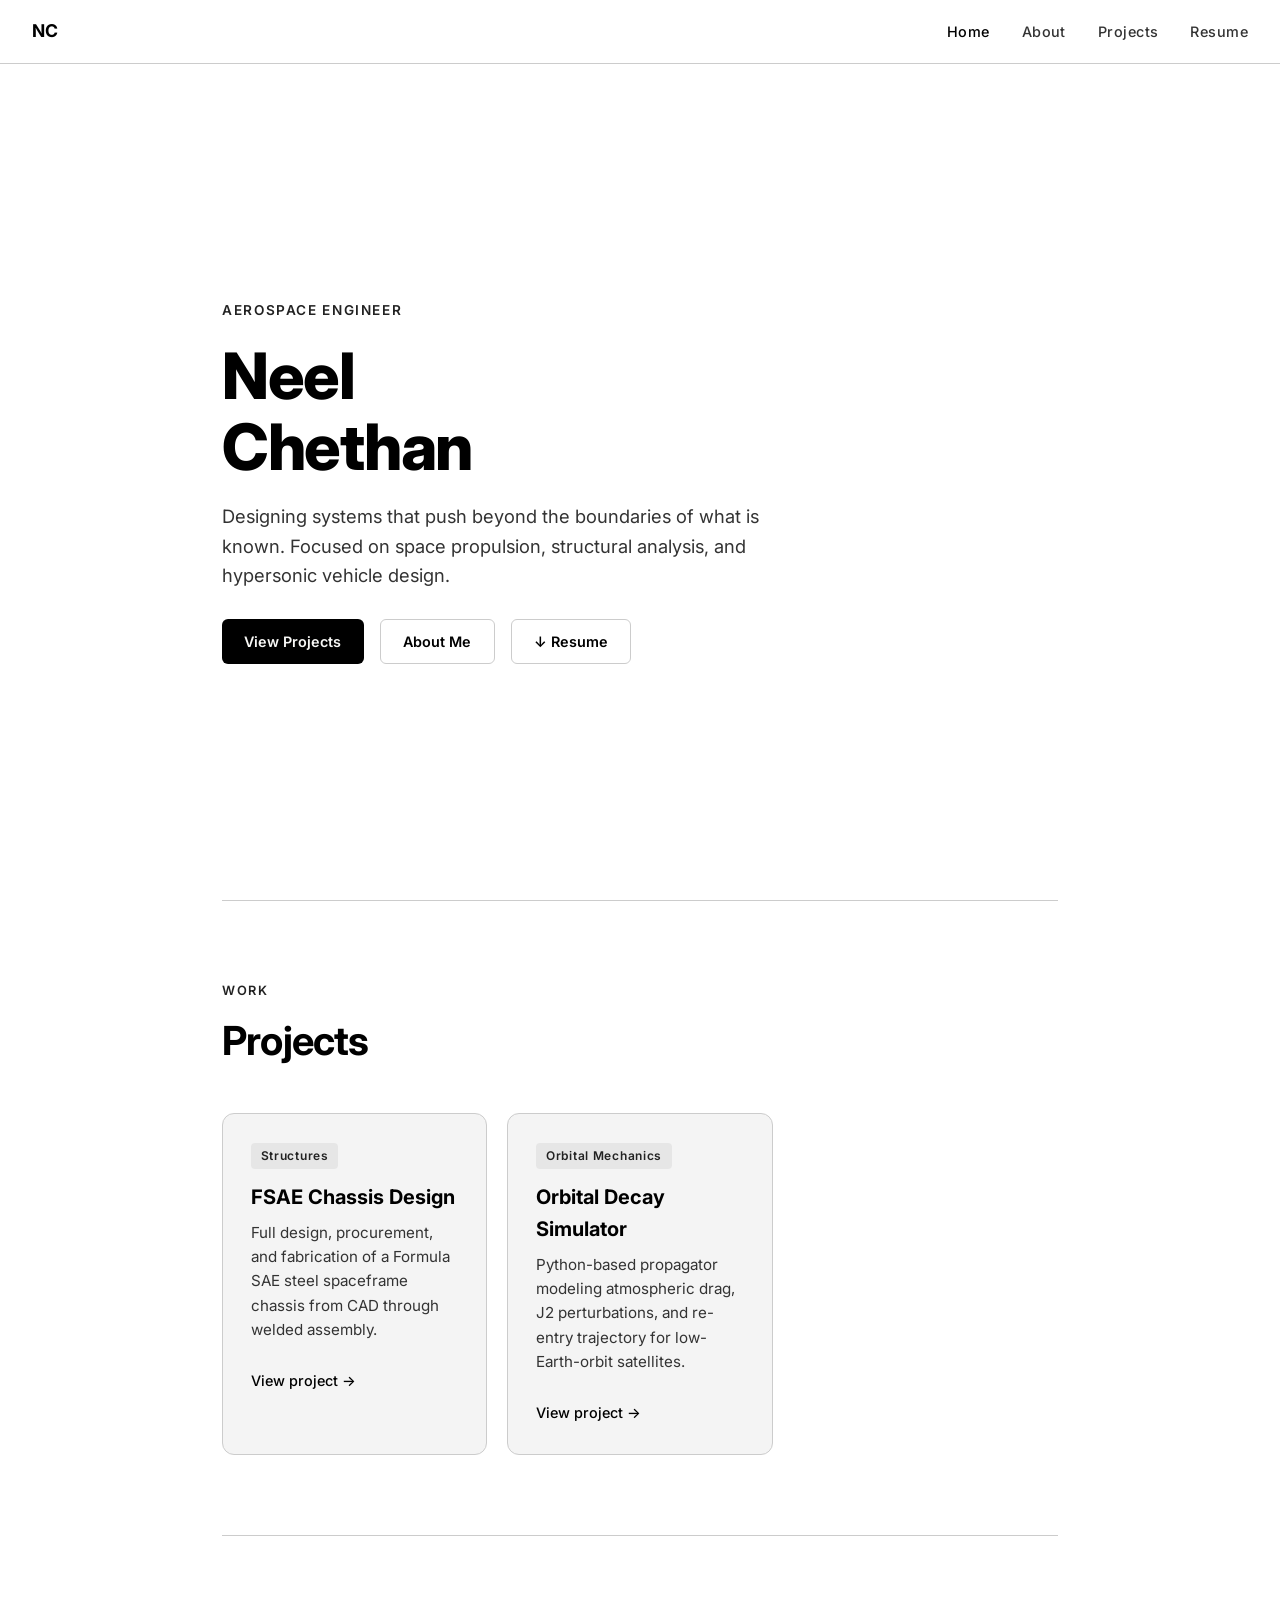
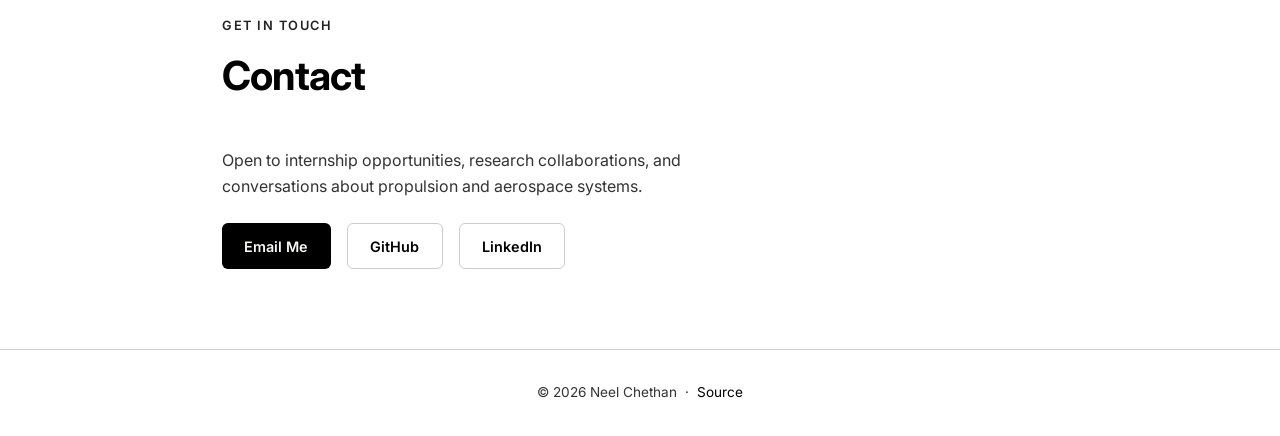
==== index.html @ 1b4abb90 "Force light theme with pure white/black colors Adds color-scheme meta to all pages to prevent OS dar" ====
<!DOCTYPE html>
<html lang="en">
<head>
  <meta charset="UTF-8" />
  <meta property="og:title" content="Neel Chethan | Aerospace Engineer" />
  <meta property="og:description" content="Projects in aerodynamics, propulsion, and autonomous systems." />
  <meta property="og:image" content="https://neelchethanco.github.io/preview.png?v=3" />
  <meta property="og:image:width" content="1200" />
  <meta property="og:image:height" content="630" />
  <meta property="og:url" content="https://neelchethanco.github.io" />
  <meta property="og:type" content="website" />
  <meta name="twitter:card" content="summary_large_image" />
  <meta name="twitter:title" content="Neel Chethan | Aerospace Engineer" />
  <meta name="twitter:description" content="Projects in aerodynamics, propulsion, and autonomous systems." />
  <meta name="twitter:image" content="https://neelchethanco.github.io/preview.png?v=3" />
  <meta name="viewport" content="width=device-width, initial-scale=1.0" />
  <meta name="color-scheme" content="light" />
  <title>Neel Chethan | Aerospace Engineer</title>
  <meta name="description" content="Aerospace engineering portfolio focused on space propulsion, structural analysis, and hypersonic vehicle design." />
  <link rel="preconnect" href="https://fonts.googleapis.com" />
  <link rel="preconnect" href="https://fonts.gstatic.com" crossorigin />
  <link href="https://fonts.googleapis.com/css2?family=Inter:wght@400;500;600;700;800&display=swap" rel="stylesheet" />
  <link rel="stylesheet" href="css/style.css?v=3" />
</head>
<body>

<nav>
  <a class="nav-logo" href="index.html">NC</a>
  <ul class="nav-links">
    <li><a href="index.html" class="active">Home</a></li>
    <li><a href="about.html">About</a></li>
    <li><a href="#projects">Projects</a></li>
    <li><a href="resume.pdf" target="_blank">Resume</a></li>
  </ul>
</nav>


<main>

  <!-- Hero -->
  <section class="hero">
    <p class="hero-eyebrow">Aerospace Engineer</p>
    <h1>Neel<br /><span>Chethan</span></h1>
    <p class="hero-bio">
      Designing systems that push beyond the boundaries of what is known.
      Focused on space propulsion, structural analysis, and hypersonic vehicle design.
    </p>
    <div class="hero-cta">
      <a class="btn btn-primary" href="#projects">View Projects</a>
      <a class="btn btn-outline" href="about.html">About Me</a>
      <a class="btn btn-outline" href="resume.pdf" target="_blank">↓ Resume</a>
    </div>
  </section>

  <hr />

  <!-- Projects -->
  <section id="projects">
    <p class="section-label">Work</p>
    <h2>Projects</h2>

    <div class="card-grid">

      <div class="card">
        <span class="card-tag">Structures</span>
        <h3>FSAE Chassis Design</h3>
        <p>
          Full design, procurement, and fabrication of a Formula SAE steel spaceframe
          chassis from CAD through welded assembly.
        </p>
        <br />
        <a href="projects/fsae-chassis.html">View project →</a>
      </div>

      <div class="card">
        <span class="card-tag">Orbital Mechanics</span>
        <h3>Orbital Decay Simulator</h3>
        <p>
          Python-based propagator modeling atmospheric drag, J2 perturbations, and
          re-entry trajectory for low-Earth-orbit satellites.
        </p>
        <br />
        <a href="projects/orbital-simulator.html">View project →</a>
      </div>

    </div>
  </section>

  <hr />

  <!-- Contact -->
  <section id="contact">
    <p class="section-label">Get in Touch</p>
    <h2>Contact</h2>
    <p style="color: var(--muted); max-width: 480px; margin-bottom: 1.5rem;">
      Open to internship opportunities, research collaborations, and conversations
      about propulsion and aerospace systems.
    </p>
    <div class="hero-cta">
      <a class="btn btn-primary" href="mailto:neelchethan.co@gmail.com">Email Me</a>
      <a class="btn btn-outline" href="https://github.com/neelchethanco" target="_blank">GitHub</a>
      <a class="btn btn-outline" href="https://linkedin.com/in/neelchethan" target="_blank">LinkedIn</a>
    </div>
  </section>

</main>

<footer>
  <p>© 2026 Neel Chethan &nbsp;·&nbsp;
     <a href="https://github.com/neelchethanco/neelchethanco.github.io" target="_blank">Source</a>
  </p>
</footer>

</body>
</html>
---- css/style.css ----
*, *::before, *::after { box-sizing: border-box; margin: 0; padding: 0; }

:root {
  --bg: #ffffff;
  --surface: #f4f4f4;
  --surface2: #e8e8e8;
  --accent: #222222;
  --accent2: #000000;
  --text: #000000;
  --muted: #333333;
  --border: #cccccc;
  --nav-h: 64px;
}

html { color-scheme: light; }

html { scroll-behavior: smooth; }

body {
  font-family: 'Inter', system-ui, -apple-system, sans-serif;
  background: var(--bg);
  color: var(--text);
  line-height: 1.6;
  min-height: 100vh;
}

/* Nav */
nav {
  position: fixed;
  top: 0; left: 0; right: 0;
  height: var(--nav-h);
  background: rgba(255, 255, 255, 0.95);
  backdrop-filter: blur(12px);
  border-bottom: 1px solid var(--border);
  display: flex;
  align-items: center;
  justify-content: space-between;
  padding: 0 2rem;
  z-index: 100;
}

.nav-logo {
  font-weight: 700;
  font-size: 1.1rem;
  color: var(--accent2);
  text-decoration: none;
  letter-spacing: 0.02em;
}

.nav-links {
  display: flex;
  gap: 2rem;
  list-style: none;
}

.nav-links a {
  color: var(--muted);
  text-decoration: none;
  font-size: 0.9rem;
  font-weight: 500;
  letter-spacing: 0.03em;
  transition: color 0.2s;
}

.nav-links a:hover,
.nav-links a.active { color: var(--accent2); }

/* Layout */
main {
  padding-top: var(--nav-h);
  max-width: 900px;
  margin: 0 auto;
  padding-left: 2rem;
  padding-right: 2rem;
}

section { padding: 5rem 0; }

/* Hero */
.hero {
  position: relative;
  min-height: calc(100vh - var(--nav-h));
  display: flex;
  flex-direction: column;
  justify-content: center;
  gap: 1.25rem;
}


.hero-eyebrow {
  font-size: 0.85rem;
  letter-spacing: 0.12em;
  text-transform: uppercase;
  color: var(--accent);
  font-weight: 600;
}

.hero h1 {
  font-size: clamp(2.5rem, 6vw, 4rem);
  font-weight: 800;
  line-height: 1.1;
  letter-spacing: -0.02em;
  color: var(--text);
}

.hero h1 span { color: var(--accent2); }

.hero-bio {
  font-size: 1.15rem;
  color: var(--muted);
  max-width: 540px;
}

.hero-cta {
  display: flex;
  gap: 1rem;
  flex-wrap: wrap;
  margin-top: 0.5rem;
}

/* Buttons */
.btn {
  display: inline-flex;
  align-items: center;
  gap: 0.4rem;
  padding: 0.65rem 1.4rem;
  border-radius: 6px;
  font-size: 0.9rem;
  font-weight: 600;
  text-decoration: none;
  transition: all 0.2s;
  cursor: pointer;
  border: none;
}

.btn-primary {
  background: var(--accent2);
  color: #f8f8f6;
}

.btn-primary:hover { background: var(--accent); transform: translateY(-1px); }

.btn-outline {
  background: transparent;
  color: var(--accent2);
  border: 1px solid var(--border);
}

.btn-outline:hover { background: rgba(0,0,0,0.05); border-color: var(--accent); transform: translateY(-1px); }

/* Section headings */
.section-label {
  font-size: 0.8rem;
  letter-spacing: 0.12em;
  text-transform: uppercase;
  color: var(--accent);
  font-weight: 600;
  margin-bottom: 0.5rem;
}

h2 {
  font-size: clamp(1.75rem, 4vw, 2.5rem);
  font-weight: 700;
  letter-spacing: -0.02em;
  margin-bottom: 2.5rem;
  color: var(--text);
}

h3 { font-size: 1.25rem; font-weight: 700; margin-bottom: 0.5rem; color: var(--text); }

/* Cards */
.card {
  background: var(--surface);
  border: 1px solid var(--border);
  border-radius: 12px;
  padding: 1.75rem;
  transition: border-color 0.2s, transform 0.2s;
}

.card:hover { border-color: var(--accent); transform: translateY(-3px); }

.card-grid {
  display: grid;
  grid-template-columns: repeat(auto-fill, minmax(260px, 1fr));
  gap: 1.25rem;
}

.card-tag {
  display: inline-block;
  background: rgba(0,0,0,0.06);
  color: var(--accent);
  font-size: 0.75rem;
  font-weight: 600;
  letter-spacing: 0.06em;
  padding: 0.2rem 0.6rem;
  border-radius: 4px;
  margin-bottom: 0.75rem;
}

.card p { color: var(--muted); font-size: 0.95rem; margin-top: 0.4rem; }

.card a { color: var(--accent2); text-decoration: none; font-size: 0.9rem; font-weight: 500; }
.card a:hover { text-decoration: underline; }

/* About page */
.about-grid {
  display: grid;
  grid-template-columns: 1fr 1fr;
  gap: 2rem;
  margin-top: 2rem;
}

.timeline { list-style: none; display: flex; flex-direction: column; gap: 1.5rem; }

.timeline li {
  position: relative;
  padding-left: 1.5rem;
  border-left: 2px solid var(--border);
}

.timeline li::before {
  content: '';
  position: absolute;
  left: -5px;
  top: 6px;
  width: 8px;
  height: 8px;
  border-radius: 50%;
  background: var(--accent);
}

.timeline-year {
  font-size: 0.78rem;
  color: var(--accent);
  font-weight: 600;
  letter-spacing: 0.08em;
  text-transform: uppercase;
}

.timeline-title { font-weight: 700; margin: 0.15rem 0; color: var(--text); }
.timeline-desc { color: var(--muted); font-size: 0.9rem; }

/* Project detail page */
.project-hero {
  padding: 4rem 0 3rem;
}

.project-meta {
  display: flex;
  flex-wrap: wrap;
  gap: 0.75rem;
  margin: 1.5rem 0 0.75rem;
}

.meta-chip {
  background: var(--surface2);
  border: 1px solid var(--border);
  border-radius: 6px;
  padding: 0.3rem 0.75rem;
  font-size: 0.82rem;
  color: var(--muted);
}

.meta-chip strong { color: var(--text); }

.project-content h3 { margin-top: 2.5rem; margin-bottom: 0.75rem; }
.project-content p { color: var(--muted); margin-bottom: 1rem; }
.project-content ul { color: var(--muted); padding-left: 1.25rem; margin-bottom: 1rem; }
.project-content li { margin-bottom: 0.4rem; }

.img-placeholder {
  width: 100%;
  aspect-ratio: 16/9;
  background: var(--surface2);
  border: 2px dashed var(--border);
  border-radius: 10px;
  display: flex;
  align-items: center;
  justify-content: center;
  color: var(--muted);
  font-size: 0.9rem;
  margin: 2rem 0;
}

/* Project sub-navigation */
.project-subnav {
  display: flex;
  gap: 0.5rem;
  flex-wrap: wrap;
  margin: 0 0 2rem;
}

.project-subnav a {
  padding: 0.55rem 1.25rem;
  border-radius: 6px;
  text-decoration: none;
  font-size: 0.85rem;
  font-weight: 600;
  color: var(--muted);
  background: var(--surface);
  border: 1px solid var(--border);
  transition: all 0.2s;
  white-space: nowrap;
}

.project-subnav a:hover { color: var(--text); border-color: var(--accent); }
.project-subnav a.active { color: var(--accent2); background: var(--surface2); border-color: var(--accent); }

/* Photo grid */
.photo-grid {
  display: grid;
  grid-template-columns: repeat(auto-fill, minmax(260px, 1fr));
  gap: 0.75rem;
  margin: 1.5rem 0;
}

.photo-grid img {
  width: 100%;
  border-radius: 8px;
  object-fit: cover;
  aspect-ratio: 4/3;
}

/* Footer */
footer {
  border-top: 1px solid var(--border);
  padding: 2rem;
  text-align: center;
  color: var(--muted);
  font-size: 0.85rem;
}

footer a { color: var(--accent2); text-decoration: none; }
footer a:hover { text-decoration: underline; }

/* Divider */
hr { border: none; border-top: 1px solid var(--border); }

/* Responsive */
@media (max-width: 640px) {
  nav { padding: 0 1.25rem; }
  main { padding-left: 1.25rem; padding-right: 1.25rem; }
  .about-grid { grid-template-columns: 1fr; }
  .hero h1 { font-size: 2.2rem; }
}
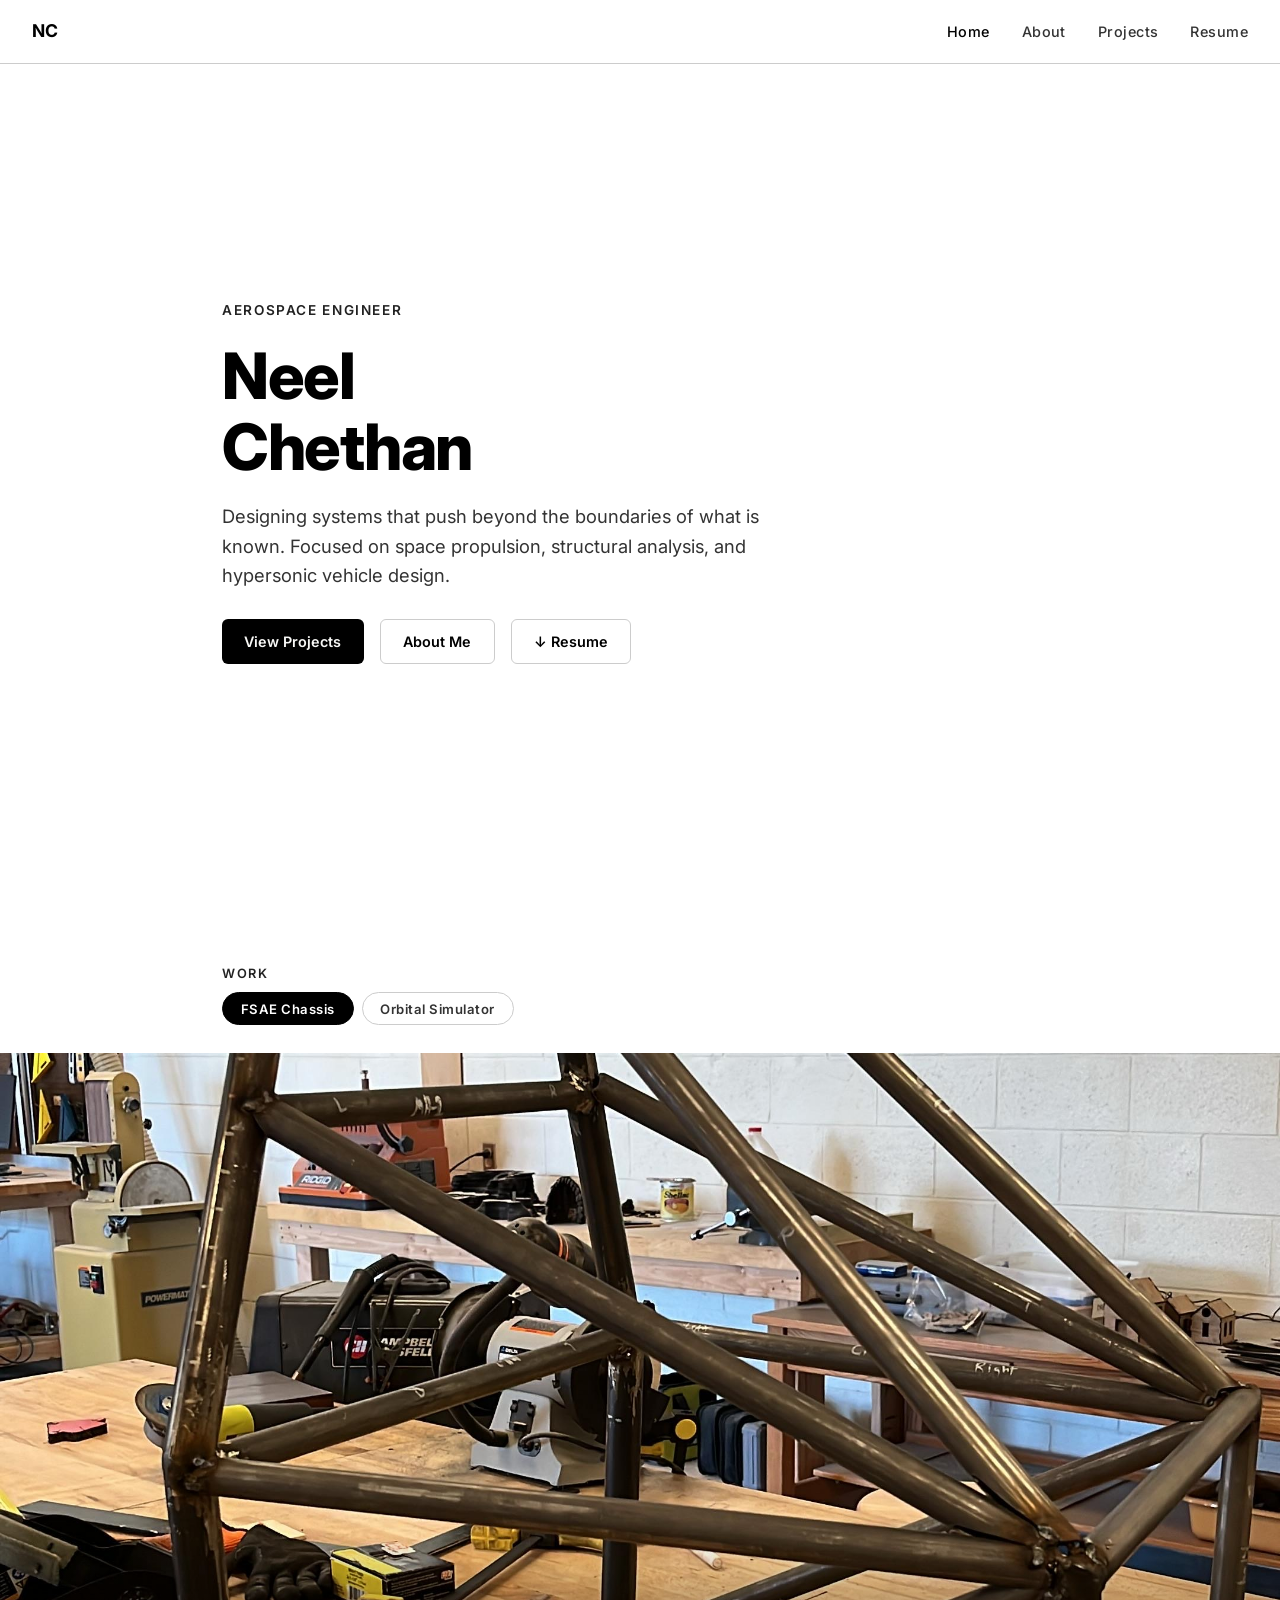
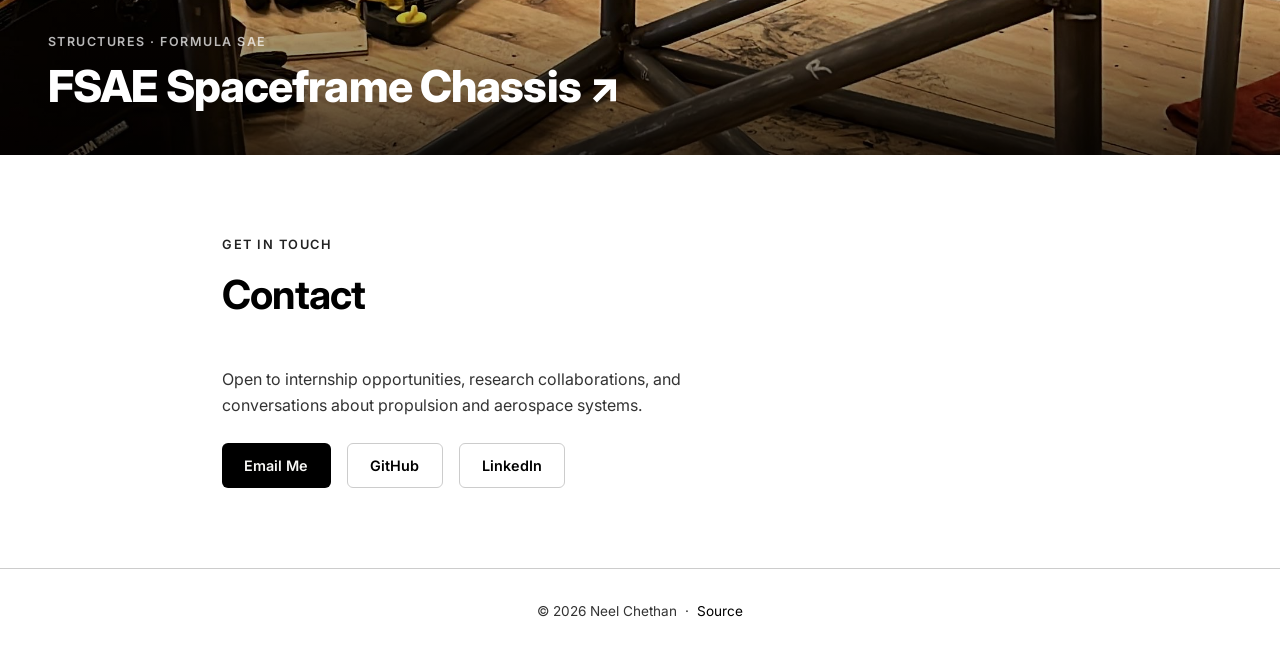
==== commit fc54352c: "Redesign projects section as full-width Palantir-style showcase Replaces card grid with full-bleed i" ====
--- a/index.html
+++ b/index.html
@@ -20,7 +20,7 @@
   <link rel="preconnect" href="https://fonts.googleapis.com" />
   <link rel="preconnect" href="https://fonts.gstatic.com" crossorigin />
   <link href="https://fonts.googleapis.com/css2?family=Inter:wght@400;500;600;700;800&display=swap" rel="stylesheet" />
-  <link rel="stylesheet" href="css/style.css?v=3" />
+  <link rel="stylesheet" href="css/style.css?v=4" />
 </head>
 <body>
 
@@ -34,10 +34,8 @@
   </ul>
 </nav>
 
-
+<!-- Hero -->
 <main>
-
-  <!-- Hero -->
   <section class="hero">
     <p class="hero-eyebrow">Aerospace Engineer</p>
     <h1>Neel<br /><span>Chethan</span></h1>
@@ -51,59 +49,53 @@
       <a class="btn btn-outline" href="resume.pdf" target="_blank">↓ Resume</a>
     </div>
   </section>
+</main>
 
-  <hr />
+<!-- Projects showcase — full width, Palantir-style -->
+<section id="projects" class="projects-section">
+  <div class="projects-inner">
+    <p class="section-label">Work</p>
+    <div class="proj-tabs">
+      <button class="proj-tab active" data-idx="0">FSAE Chassis</button>
+      <button class="proj-tab" data-idx="1">Orbital Simulator</button>
+    </div>
+  </div>
 
-  <!-- Projects -->
-  <section id="projects">
-    <p class="section-label">Work</p>
-    <h2>Projects</h2>
+  <div class="proj-panels">
 
-    <div class="card-grid">
+    <a class="proj-panel active" href="projects/fsae-chassis.html" data-idx="0">
+      <img src="projects/images/fsae/steel-1.jpeg" alt="FSAE Steel Spaceframe Chassis" loading="lazy" />
+      <div class="proj-overlay">
+        <span class="proj-label-tag">Structures · Formula SAE</span>
+        <p class="proj-big-title">FSAE Spaceframe Chassis ↗</p>
+      </div>
+    </a>
 
-      <div class="card">
-        <span class="card-tag">Structures</span>
-        <h3>FSAE Chassis Design</h3>
-        <p>
-          Full design, procurement, and fabrication of a Formula SAE steel spaceframe
-          chassis from CAD through welded assembly.
-        </p>
-        <br />
-        <a href="projects/fsae-chassis.html">View project →</a>
+    <a class="proj-panel" href="projects/orbital-simulator.html" data-idx="1">
+      <img src="projects/images/trajectory.png" alt="Orbital Decay Simulator" loading="lazy" />
+      <div class="proj-overlay">
+        <span class="proj-label-tag">Orbital Mechanics</span>
+        <p class="proj-big-title">Orbital Decay Simulator ↗</p>
       </div>
+    </a>
 
-      <div class="card">
-        <span class="card-tag">Orbital Mechanics</span>
-        <h3>Orbital Decay Simulator</h3>
-        <p>
-          Python-based propagator modeling atmospheric drag, J2 perturbations, and
-          re-entry trajectory for low-Earth-orbit satellites.
-        </p>
-        <br />
-        <a href="projects/orbital-simulator.html">View project →</a>
-      </div>
+  </div>
+</section>
 
-    </div>
-  </section>
-
-  <hr />
-
-  <!-- Contact -->
-  <section id="contact">
-    <p class="section-label">Get in Touch</p>
-    <h2>Contact</h2>
-    <p style="color: var(--muted); max-width: 480px; margin-bottom: 1.5rem;">
-      Open to internship opportunities, research collaborations, and conversations
-      about propulsion and aerospace systems.
-    </p>
-    <div class="hero-cta">
-      <a class="btn btn-primary" href="mailto:neelchethan.co@gmail.com">Email Me</a>
-      <a class="btn btn-outline" href="https://github.com/neelchethanco" target="_blank">GitHub</a>
-      <a class="btn btn-outline" href="https://linkedin.com/in/neelchethan" target="_blank">LinkedIn</a>
-    </div>
-  </section>
-
-</main>
+<!-- Contact -->
+<section id="contact" class="contact-section">
+  <p class="section-label">Get in Touch</p>
+  <h2>Contact</h2>
+  <p style="color: var(--muted); max-width: 480px; margin-bottom: 1.5rem;">
+    Open to internship opportunities, research collaborations, and conversations
+    about propulsion and aerospace systems.
+  </p>
+  <div class="hero-cta">
+    <a class="btn btn-primary" href="mailto:neelchethan.co@gmail.com">Email Me</a>
+    <a class="btn btn-outline" href="https://github.com/neelchethanco" target="_blank">GitHub</a>
+    <a class="btn btn-outline" href="https://linkedin.com/in/neelchethan" target="_blank">LinkedIn</a>
+  </div>
+</section>
 
 <footer>
   <p>© 2026 Neel Chethan &nbsp;·&nbsp;
@@ -111,5 +103,29 @@
   </p>
 </footer>
 
+<script>
+  // Tab switcher
+  const tabs = document.querySelectorAll('.proj-tab');
+  const panels = document.querySelectorAll('.proj-panel');
+
+  tabs.forEach(tab => {
+    tab.addEventListener('click', () => {
+      tabs.forEach(t => t.classList.remove('active'));
+      panels.forEach(p => p.classList.remove('active'));
+      tab.classList.add('active');
+      document.querySelector(`.proj-panel[data-idx="${tab.dataset.idx}"]`).classList.add('active');
+    });
+  });
+
+  // Background color transition on scroll into projects section
+  const projectsSection = document.getElementById('projects');
+  const observer = new IntersectionObserver(entries => {
+    entries.forEach(entry => {
+      projectsSection.classList.toggle('in-view', entry.isIntersecting);
+    });
+  }, { threshold: 0.08 });
+  observer.observe(projectsSection);
+</script>
+
 </body>
 </html>
--- a/css/style.css
+++ b/css/style.css
@@ -321,6 +321,134 @@
   aspect-ratio: 4/3;
 }
 
+/* Projects showcase */
+.projects-section {
+  background: var(--bg);
+  transition: background 0.7s ease;
+  padding: 4rem 0 0;
+  scroll-margin-top: var(--nav-h);
+}
+
+.projects-section.in-view {
+  background: #111111;
+}
+
+.projects-inner {
+  max-width: 900px;
+  margin: 0 auto;
+  padding: 0 2rem 1.75rem;
+}
+
+.projects-section.in-view .section-label {
+  color: rgba(255,255,255,0.45);
+}
+
+/* Project tab buttons */
+.proj-tabs {
+  display: flex;
+  gap: 0.5rem;
+  flex-wrap: wrap;
+  margin-top: 0.5rem;
+}
+
+.proj-tab {
+  padding: 0.45rem 1.1rem;
+  border-radius: 999px;
+  border: 1px solid var(--border);
+  background: transparent;
+  color: var(--muted);
+  font-size: 0.82rem;
+  font-weight: 600;
+  letter-spacing: 0.04em;
+  cursor: pointer;
+  transition: all 0.2s;
+  font-family: inherit;
+}
+
+.proj-tab:hover { color: var(--text); border-color: var(--accent); }
+
+.proj-tab.active {
+  background: var(--text);
+  color: #ffffff;
+  border-color: var(--text);
+}
+
+.projects-section.in-view .proj-tab {
+  color: rgba(255,255,255,0.45);
+  border-color: rgba(255,255,255,0.15);
+}
+
+.projects-section.in-view .proj-tab:hover {
+  color: #ffffff;
+  border-color: rgba(255,255,255,0.5);
+}
+
+.projects-section.in-view .proj-tab.active {
+  background: #ffffff;
+  color: #111111;
+  border-color: #ffffff;
+}
+
+/* Full-bleed image panels */
+.proj-panels { width: 100%; }
+
+.proj-panel {
+  display: none;
+  width: 100%;
+  height: 78vh;
+  min-height: 500px;
+  position: relative;
+  overflow: hidden;
+  text-decoration: none;
+}
+
+.proj-panel.active { display: block; }
+
+.proj-panel img {
+  width: 100%;
+  height: 100%;
+  object-fit: cover;
+  display: block;
+  transition: transform 0.7s ease;
+}
+
+.proj-panel:hover img { transform: scale(1.025); }
+
+.proj-overlay {
+  position: absolute;
+  bottom: 0;
+  left: 0;
+  right: 0;
+  padding: 6rem 3rem 2.75rem;
+  background: linear-gradient(to top, rgba(0,0,0,0.75) 0%, transparent 100%);
+}
+
+.proj-label-tag {
+  display: block;
+  font-size: 0.78rem;
+  letter-spacing: 0.12em;
+  text-transform: uppercase;
+  font-weight: 600;
+  color: rgba(255,255,255,0.72);
+  margin-bottom: 0.65rem;
+}
+
+.proj-big-title {
+  font-size: clamp(1.75rem, 4vw, 2.75rem);
+  font-weight: 800;
+  letter-spacing: -0.02em;
+  line-height: 1.1;
+  color: #ffffff;
+  margin: 0;
+}
+
+/* Contact section (outside <main>, needs its own container) */
+.contact-section {
+  max-width: 900px;
+  margin: 0 auto;
+  padding: 5rem 2rem;
+}
+
 /* Footer */
 footer {
   border-top: 1px solid var(--border);
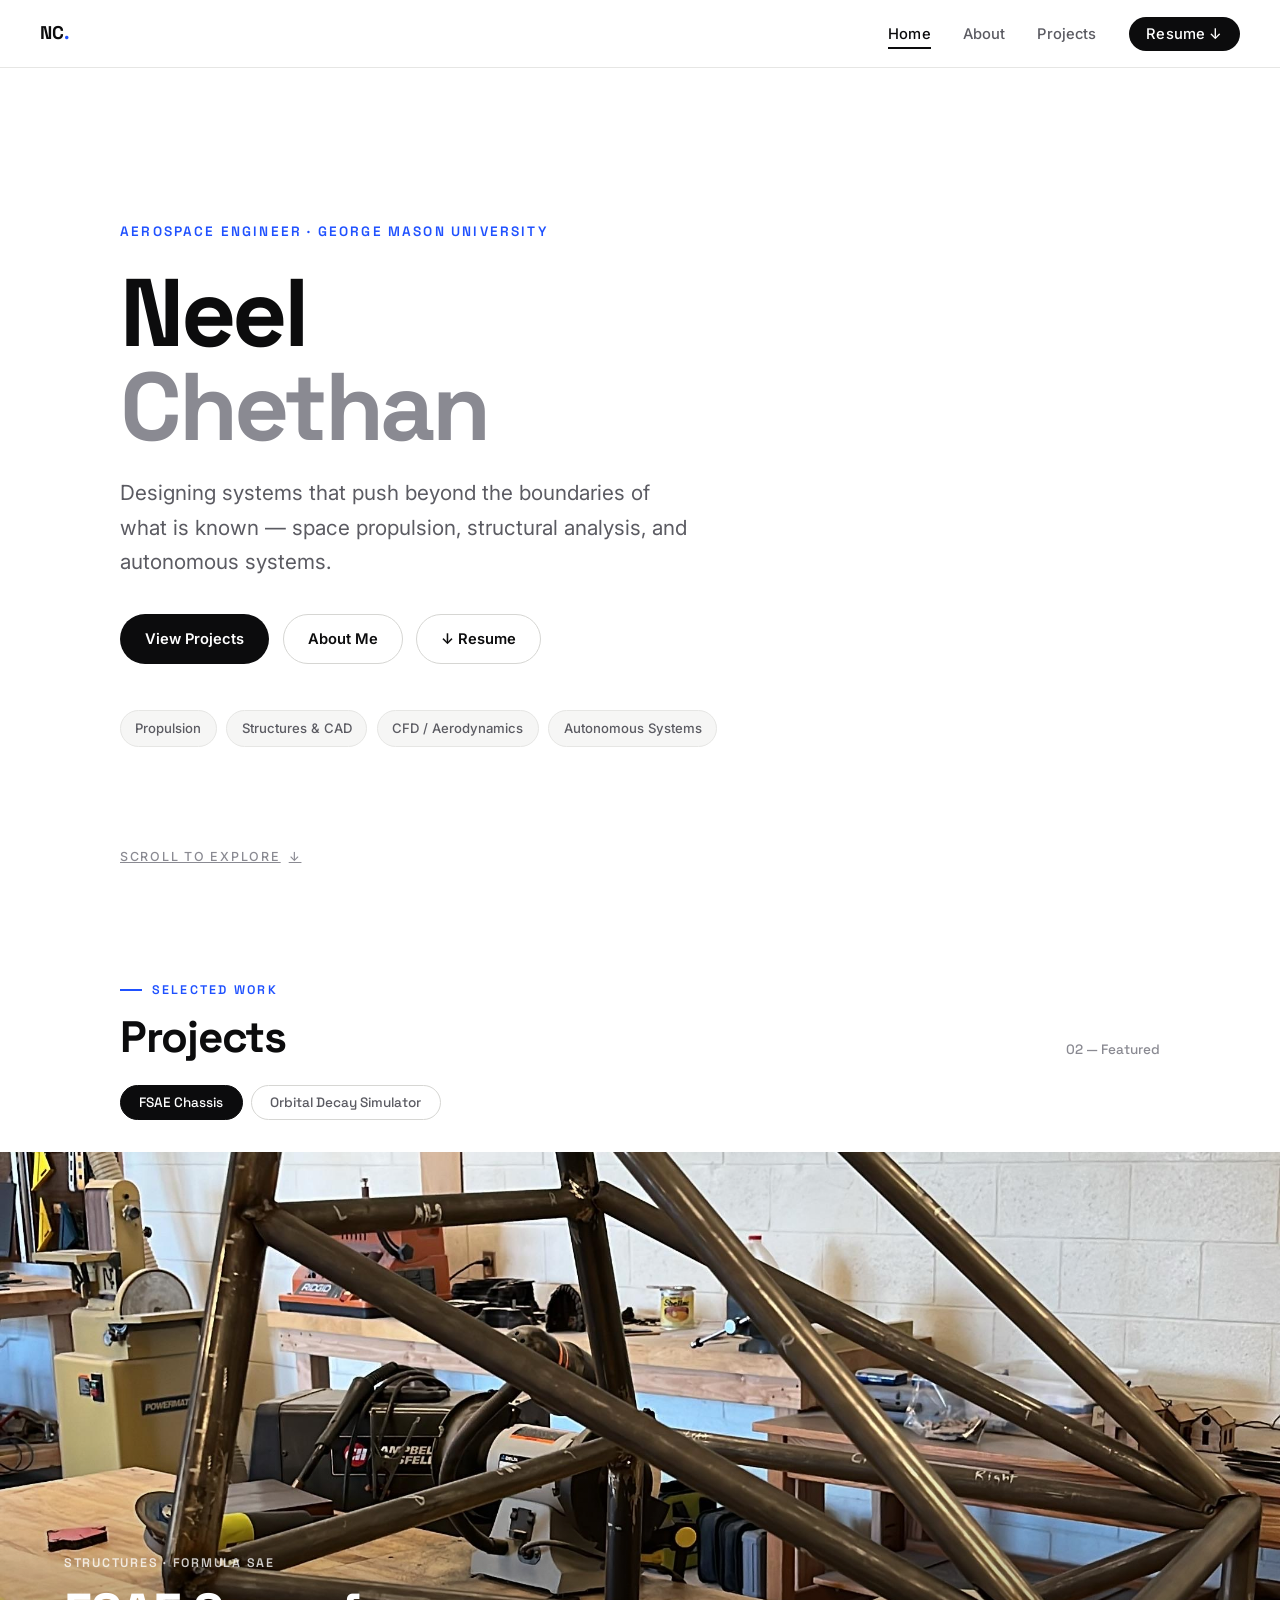
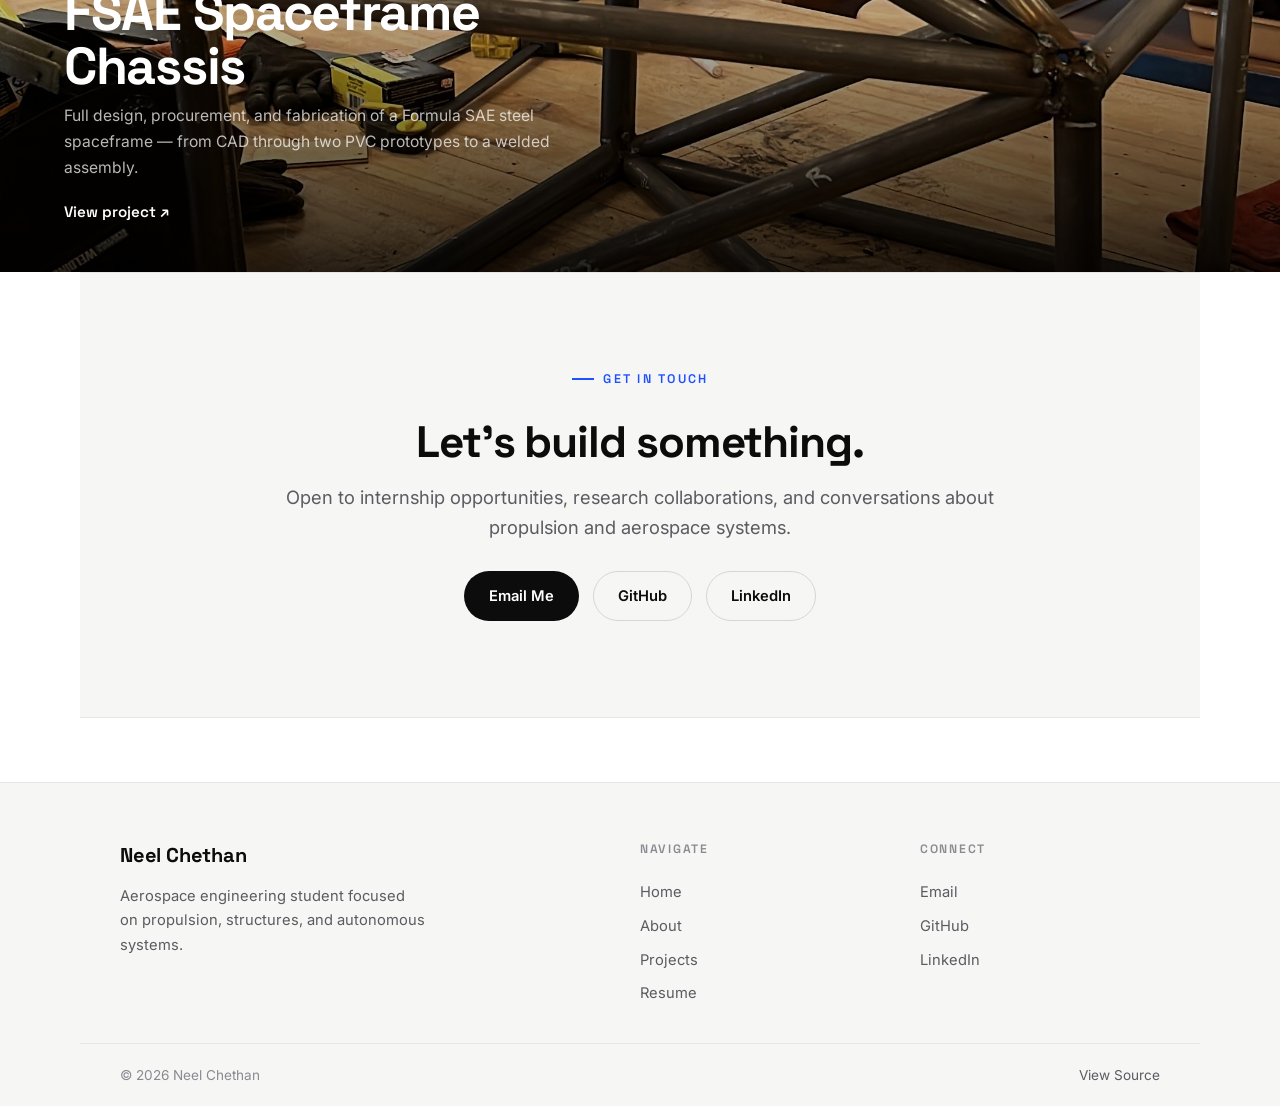
==== commit 013c8cd7: "Modernize entire portfolio with cohesive design system - New design tokens: Space Grotesk display fo" ====
--- a/index.html
+++ b/index.html
@@ -19,63 +19,81 @@
   <meta name="description" content="Aerospace engineering portfolio focused on space propulsion, structural analysis, and hypersonic vehicle design." />
   <link rel="preconnect" href="https://fonts.googleapis.com" />
   <link rel="preconnect" href="https://fonts.gstatic.com" crossorigin />
-  <link href="https://fonts.googleapis.com/css2?family=Inter:wght@400;500;600;700;800&display=swap" rel="stylesheet" />
-  <link rel="stylesheet" href="css/style.css?v=4" />
+  <link href="https://fonts.googleapis.com/css2?family=Inter:wght@400;500;600;700&family=Space+Grotesk:wght@500;600;700&display=swap" rel="stylesheet" />
+  <link rel="stylesheet" href="css/style.css?v=5" />
 </head>
 <body>
 
 <nav>
-  <a class="nav-logo" href="index.html">NC</a>
+  <a class="nav-logo" href="index.html">NC<span>.</span></a>
+  <button class="nav-toggle" aria-label="Toggle menu" aria-expanded="false">
+    <span></span><span></span><span></span>
+  </button>
   <ul class="nav-links">
     <li><a href="index.html" class="active">Home</a></li>
     <li><a href="about.html">About</a></li>
     <li><a href="#projects">Projects</a></li>
-    <li><a href="resume.pdf" target="_blank">Resume</a></li>
+    <li><a href="resume.pdf" target="_blank" class="nav-cta">Resume ↓</a></li>
   </ul>
 </nav>
 
 <!-- Hero -->
 <main>
   <section class="hero">
-    <p class="hero-eyebrow">Aerospace Engineer</p>
-    <h1>Neel<br /><span>Chethan</span></h1>
-    <p class="hero-bio">
-      Designing systems that push beyond the boundaries of what is known.
-      Focused on space propulsion, structural analysis, and hypersonic vehicle design.
+    <p class="hero-eyebrow reveal">Aerospace Engineer · George Mason University</p>
+    <h1 class="reveal">Neel<br /><span>Chethan</span></h1>
+    <p class="hero-bio reveal">
+      Designing systems that push beyond the boundaries of what is known —
+      space propulsion, structural analysis, and autonomous systems.
     </p>
-    <div class="hero-cta">
+    <div class="hero-cta reveal">
       <a class="btn btn-primary" href="#projects">View Projects</a>
       <a class="btn btn-outline" href="about.html">About Me</a>
       <a class="btn btn-outline" href="resume.pdf" target="_blank">↓ Resume</a>
     </div>
+    <div class="hero-meta reveal">
+      <span>Propulsion</span>
+      <span>Structures &amp; CAD</span>
+      <span>CFD / Aerodynamics</span>
+      <span>Autonomous Systems</span>
+    </div>
+    <a href="#projects" class="scroll-cue">Scroll to explore</a>
   </section>
 </main>
 
-<!-- Projects showcase — full width, Palantir-style -->
+<!-- Projects showcase — full-width, scroll-darkening -->
 <section id="projects" class="projects-section">
   <div class="projects-inner">
-    <p class="section-label">Work</p>
+    <p class="section-label">Selected Work</p>
+    <div class="proj-head">
+      <h2>Projects</h2>
+      <span class="proj-count">02 — Featured</span>
+    </div>
     <div class="proj-tabs">
       <button class="proj-tab active" data-idx="0">FSAE Chassis</button>
-      <button class="proj-tab" data-idx="1">Orbital Simulator</button>
+      <button class="proj-tab" data-idx="1">Orbital Decay Simulator</button>
     </div>
   </div>
 
   <div class="proj-panels">
 
     <a class="proj-panel active" href="projects/fsae-chassis.html" data-idx="0">
-      <img src="projects/images/fsae/steel-1.jpeg" alt="FSAE Steel Spaceframe Chassis" loading="lazy" />
+      <img src="projects/images/fsae/steel-1.jpeg" alt="FSAE steel spaceframe chassis" loading="lazy" />
       <div class="proj-overlay">
         <span class="proj-label-tag">Structures · Formula SAE</span>
-        <p class="proj-big-title">FSAE Spaceframe Chassis ↗</p>
+        <p class="proj-big-title">FSAE Spaceframe Chassis</p>
+        <p class="proj-desc">Full design, procurement, and fabrication of a Formula SAE steel spaceframe — from CAD through two PVC prototypes to a welded assembly.</p>
+        <span class="proj-cta">View project ↗</span>
       </div>
     </a>
 
     <a class="proj-panel" href="projects/orbital-simulator.html" data-idx="1">
-      <img src="projects/images/trajectory.png" alt="Orbital Decay Simulator" loading="lazy" />
+      <img src="projects/images/trajectory.png" alt="Orbital decay simulator trajectory plot" loading="lazy" />
       <div class="proj-overlay">
-        <span class="proj-label-tag">Orbital Mechanics</span>
-        <p class="proj-big-title">Orbital Decay Simulator ↗</p>
+        <span class="proj-label-tag">Orbital Mechanics · Python</span>
+        <p class="proj-big-title">Orbital Decay Simulator</p>
+        <p class="proj-desc">A numerical propagator modeling atmospheric drag, J2 perturbations, and re-entry trajectories for low-Earth-orbit satellites.</p>
+        <span class="proj-cta">View project ↗</span>
       </div>
     </a>
 
@@ -83,49 +101,46 @@
 </section>
 
 <!-- Contact -->
-<section id="contact" class="contact-section">
-  <p class="section-label">Get in Touch</p>
-  <h2>Contact</h2>
-  <p style="color: var(--muted); max-width: 480px; margin-bottom: 1.5rem;">
+<section id="contact" class="contact-section band">
+  <p class="section-label reveal">Get in Touch</p>
+  <h2 class="reveal">Let's build something.</h2>
+  <p class="lead reveal">
     Open to internship opportunities, research collaborations, and conversations
     about propulsion and aerospace systems.
   </p>
-  <div class="hero-cta">
+  <div class="hero-cta reveal">
     <a class="btn btn-primary" href="mailto:neelchethan.co@gmail.com">Email Me</a>
     <a class="btn btn-outline" href="https://github.com/neelchethanco" target="_blank">GitHub</a>
     <a class="btn btn-outline" href="https://linkedin.com/in/neelchethan" target="_blank">LinkedIn</a>
   </div>
 </section>
 
-<footer>
-  <p>© 2026 Neel Chethan &nbsp;·&nbsp;
-     <a href="https://github.com/neelchethanco/neelchethanco.github.io" target="_blank">Source</a>
-  </p>
+<footer class="site-footer">
+  <div class="footer-inner">
+    <div class="footer-brand">
+      <a class="footer-logo" href="index.html">Neel Chethan</a>
+      <p>Aerospace engineering student focused on propulsion, structures, and autonomous systems.</p>
+    </div>
+    <div class="footer-col">
+      <h4>Navigate</h4>
+      <a href="index.html">Home</a>
+      <a href="about.html">About</a>
+      <a href="index.html#projects">Projects</a>
+      <a href="resume.pdf" target="_blank">Resume</a>
+    </div>
+    <div class="footer-col">
+      <h4>Connect</h4>
+      <a href="mailto:neelchethan.co@gmail.com">Email</a>
+      <a href="https://github.com/neelchethanco" target="_blank">GitHub</a>
+      <a href="https://linkedin.com/in/neelchethan" target="_blank">LinkedIn</a>
+    </div>
+  </div>
+  <div class="footer-bottom">
+    <span>© 2026 Neel Chethan</span>
+    <a href="https://github.com/neelchethanco/neelchethanco.github.io" target="_blank">View Source</a>
+  </div>
 </footer>
 
-<script>
-  // Tab switcher
-  const tabs = document.querySelectorAll('.proj-tab');
-  const panels = document.querySelectorAll('.proj-panel');
-
-  tabs.forEach(tab => {
-    tab.addEventListener('click', () => {
-      tabs.forEach(t => t.classList.remove('active'));
-      panels.forEach(p => p.classList.remove('active'));
-      tab.classList.add('active');
-      document.querySelector(`.proj-panel[data-idx="${tab.dataset.idx}"]`).classList.add('active');
-    });
-  });
-
-  // Background color transition on scroll into projects section
-  const projectsSection = document.getElementById('projects');
-  const observer = new IntersectionObserver(entries => {
-    entries.forEach(entry => {
-      projectsSection.classList.toggle('in-view', entry.isIntersecting);
-    });
-  }, { threshold: 0.08 });
-  observer.observe(projectsSection);
-</script>
-
+<script src="js/main.js?v=5"></script>
 </body>
 </html>
--- a/css/style.css
+++ b/css/style.css
@@ -1,54 +1,93 @@
+/* ============================================================
+   Neel Chethan — Engineering Portfolio
+   Design system + components
+   ============================================================ */
+
 *, *::before, *::after { box-sizing: border-box; margin: 0; padding: 0; }
 
 :root {
+  /* Type */
+  --font-sans: 'Inter', system-ui, -apple-system, sans-serif;
+  --font-display: 'Space Grotesk', 'Inter', system-ui, sans-serif;
+
+  /* Color — light, white/gray, near-black ink */
   --bg: #ffffff;
-  --surface: #f4f4f4;
-  --surface2: #e8e8e8;
-  --accent: #222222;
-  --accent2: #000000;
-  --text: #000000;
-  --muted: #333333;
-  --border: #cccccc;
-  --nav-h: 64px;
-}
-
-html { color-scheme: light; }
-
-html { scroll-behavior: smooth; }
+  --bg-alt: #f6f6f5;
+  --surface: #ffffff;
+  --surface-2: #f1f1f0;
+  --ink: #0c0c0d;
+  --text: #18181b;
+  --muted: #5b5b62;
+  --faint: #8a8a92;
+  --border: #e6e6e4;
+  --border-strong: #d6d6d3;
+  --accent: #1f51ff;
+  --accent-ink: #163fcc;
+
+  /* Dark surface (projects showcase) */
+  --dark: #0b0b0d;
+
+  /* Geometry */
+  --radius-sm: 8px;
+  --radius: 14px;
+  --radius-lg: 22px;
+  --nav-h: 68px;
+  --maxw: 1120px;
+  --readw: 760px;
+
+  /* Elevation */
+  --shadow-sm: 0 1px 2px rgba(12,12,13,0.05), 0 1px 3px rgba(12,12,13,0.04);
+  --shadow-md: 0 4px 12px rgba(12,12,13,0.06), 0 2px 6px rgba(12,12,13,0.04);
+  --shadow-lg: 0 18px 50px rgba(12,12,13,0.12), 0 6px 18px rgba(12,12,13,0.06);
+}
+
+html { scroll-behavior: smooth; color-scheme: light; }
 
 body {
-  font-family: 'Inter', system-ui, -apple-system, sans-serif;
+  font-family: var(--font-sans);
   background: var(--bg);
   color: var(--text);
-  line-height: 1.6;
+  line-height: 1.65;
   min-height: 100vh;
-}
-
-/* Nav */
+  -webkit-font-smoothing: antialiased;
+  text-rendering: optimizeLegibility;
+}
+
+::selection { background: var(--accent); color: #fff; }
+
+img { max-width: 100%; }
+
+/* ============================================================
+   Navigation
+   ============================================================ */
 nav {
   position: fixed;
   top: 0; left: 0; right: 0;
   height: var(--nav-h);
-  background: rgba(255, 255, 255, 0.95);
-  backdrop-filter: blur(12px);
+  background: rgba(255, 255, 255, 0.78);
+  backdrop-filter: saturate(180%) blur(14px);
+  -webkit-backdrop-filter: saturate(180%) blur(14px);
   border-bottom: 1px solid var(--border);
   display: flex;
   align-items: center;
   justify-content: space-between;
-  padding: 0 2rem;
+  padding: 0 clamp(1.25rem, 4vw, 2.5rem);
   z-index: 100;
 }
 
 .nav-logo {
+  font-family: var(--font-display);
   font-weight: 700;
-  font-size: 1.1rem;
-  color: var(--accent2);
+  font-size: 1.15rem;
+  color: var(--ink);
   text-decoration: none;
-  letter-spacing: 0.02em;
-}
+  letter-spacing: -0.01em;
+}
+.nav-logo span { color: var(--accent); }
 
 .nav-links {
   display: flex;
+  align-items: center;
   gap: 2rem;
   list-style: none;
 }
@@ -56,128 +95,219 @@
 .nav-links a {
   color: var(--muted);
   text-decoration: none;
-  font-size: 0.9rem;
+  font-size: 0.92rem;
   font-weight: 500;
-  letter-spacing: 0.03em;
-  transition: color 0.2s;
-}
+  letter-spacing: 0.01em;
+  transition: color 0.18s;
+  position: relative;
+}
+
+.nav-links a:not(.nav-cta)::after {
+  content: '';
+  position: absolute;
+  left: 0; bottom: -6px;
+  width: 0; height: 2px;
+  background: var(--ink);
+  transition: width 0.22s ease;
+}
+.nav-links a:not(.nav-cta):hover::after,
+.nav-links a.active:not(.nav-cta)::after { width: 100%; }
 
 .nav-links a:hover,
-.nav-links a.active { color: var(--accent2); }
-
-/* Layout */
+.nav-links a.active { color: var(--ink); }
+
+.nav-cta {
+  background: var(--ink);
+  color: #fff !important;
+  padding: 0.5rem 1.1rem;
+  border-radius: 999px;
+  font-weight: 600;
+  transition: background 0.2s, transform 0.2s;
+}
+.nav-cta:hover { background: var(--accent); transform: translateY(-1px); }
+
+.nav-toggle {
+  display: none;
+  flex-direction: column;
+  justify-content: center;
+  gap: 5px;
+  width: 40px; height: 40px;
+  background: none;
+  border: none;
+  cursor: pointer;
+  padding: 8px;
+}
+.nav-toggle span {
+  display: block;
+  height: 2px;
+  width: 100%;
+  background: var(--ink);
+  border-radius: 2px;
+  transition: transform 0.25s, opacity 0.2s;
+}
+.nav-toggle.open span:nth-child(1) { transform: translateY(7px) rotate(45deg); }
+.nav-toggle.open span:nth-child(2) { opacity: 0; }
+.nav-toggle.open span:nth-child(3) { transform: translateY(-7px) rotate(-45deg); }
+
+/* ============================================================
+   Layout
+   ============================================================ */
 main {
   padding-top: var(--nav-h);
-  max-width: 900px;
+  max-width: var(--maxw);
   margin: 0 auto;
-  padding-left: 2rem;
-  padding-right: 2rem;
+  padding-left: clamp(1.25rem, 4vw, 2.5rem);
+  padding-right: clamp(1.25rem, 4vw, 2.5rem);
 }
 
 section { padding: 5rem 0; }
 
-/* Hero */
+.section-label {
+  font-family: var(--font-display);
+  font-size: 0.78rem;
+  letter-spacing: 0.18em;
+  text-transform: uppercase;
+  color: var(--accent);
+  font-weight: 600;
+  margin-bottom: 0.75rem;
+  display: flex;
+  align-items: center;
+  gap: 0.6rem;
+}
+.section-label::before {
+  content: '';
+  width: 22px; height: 2px;
+  background: var(--accent);
+  display: inline-block;
+}
+
+/* ============================================================
+   Typography
+   ============================================================ */
+h1, h2, h3, h4 { font-family: var(--font-display); color: var(--ink); }
+
+h2 {
+  font-size: clamp(1.9rem, 4vw, 2.75rem);
+  font-weight: 700;
+  letter-spacing: -0.025em;
+  line-height: 1.1;
+  margin-bottom: 1rem;
+}
+
+h3 {
+  font-size: 1.3rem;
+  font-weight: 600;
+  letter-spacing: -0.01em;
+  margin-bottom: 0.5rem;
+}
+
+.lead { font-size: 1.15rem; color: var(--muted); max-width: var(--readw); }
+
+/* ============================================================
+   Hero (home)
+   ============================================================ */
 .hero {
   position: relative;
   min-height: calc(100vh - var(--nav-h));
   display: flex;
   flex-direction: column;
   justify-content: center;
-  gap: 1.25rem;
-}
-
+  gap: 1.4rem;
+  padding: 4rem 0;
+}
 
 .hero-eyebrow {
+  font-family: var(--font-display);
   font-size: 0.85rem;
-  letter-spacing: 0.12em;
+  letter-spacing: 0.16em;
   text-transform: uppercase;
   color: var(--accent);
   font-weight: 600;
 }
 
 .hero h1 {
-  font-size: clamp(2.5rem, 6vw, 4rem);
-  font-weight: 800;
-  line-height: 1.1;
-  letter-spacing: -0.02em;
-  color: var(--text);
-}
-
-.hero h1 span { color: var(--accent2); }
-
-.hero-bio {
-  font-size: 1.15rem;
+  font-size: clamp(3rem, 9vw, 6rem);
+  font-weight: 700;
+  line-height: 0.98;
+  letter-spacing: -0.035em;
+  color: var(--ink);
+}
+.hero h1 span { color: var(--faint); }
+
+.hero-bio { font-size: clamp(1.05rem, 2vw, 1.3rem); color: var(--muted); max-width: 580px; }
+
+.hero-cta { display: flex; gap: 0.85rem; flex-wrap: wrap; margin-top: 0.75rem; }
+
+/* Credential chips under hero */
+.hero-meta {
+  display: flex;
+  flex-wrap: wrap;
+  gap: 0.6rem;
+  margin-top: 1.5rem;
+}
+.hero-meta span {
+  font-size: 0.82rem;
+  font-weight: 500;
   color: var(--muted);
-  max-width: 540px;
-}
-
-.hero-cta {
-  display: flex;
-  gap: 1rem;
-  flex-wrap: wrap;
-  margin-top: 0.5rem;
-}
-
-/* Buttons */
+  background: var(--bg-alt);
+  border: 1px solid var(--border);
+  border-radius: 999px;
+  padding: 0.4rem 0.9rem;
+}
+
+.scroll-cue {
+  position: absolute;
+  bottom: 2rem; left: 0;
+  font-size: 0.78rem;
+  letter-spacing: 0.14em;
+  text-transform: uppercase;
+  color: var(--faint);
+  font-weight: 500;
+  display: flex;
+  align-items: center;
+  gap: 0.5rem;
+}
+.scroll-cue::after {
+  content: '↓';
+  animation: bob 1.8s ease-in-out infinite;
+}
+@keyframes bob { 0%,100% { transform: translateY(0); } 50% { transform: translateY(4px); } }
+
+/* ============================================================
+   Buttons
+   ============================================================ */
 .btn {
   display: inline-flex;
   align-items: center;
-  gap: 0.4rem;
-  padding: 0.65rem 1.4rem;
-  border-radius: 6px;
-  font-size: 0.9rem;
+  gap: 0.45rem;
+  padding: 0.75rem 1.5rem;
+  border-radius: 999px;
+  font-size: 0.92rem;
   font-weight: 600;
   text-decoration: none;
   transition: all 0.2s;
   cursor: pointer;
-  border: none;
-}
-
-.btn-primary {
-  background: var(--accent2);
-  color: #f8f8f6;
-}
-
-.btn-primary:hover { background: var(--accent); transform: translateY(-1px); }
-
-.btn-outline {
-  background: transparent;
-  color: var(--accent2);
-  border: 1px solid var(--border);
-}
-
-.btn-outline:hover { background: rgba(0,0,0,0.05); border-color: var(--accent); transform: translateY(-1px); }
-
-/* Section headings */
-.section-label {
-  font-size: 0.8rem;
-  letter-spacing: 0.12em;
-  text-transform: uppercase;
-  color: var(--accent);
-  font-weight: 600;
-  margin-bottom: 0.5rem;
-}
-
-h2 {
-  font-size: clamp(1.75rem, 4vw, 2.5rem);
-  font-weight: 700;
-  letter-spacing: -0.02em;
-  margin-bottom: 2.5rem;
-  color: var(--text);
-}
-
-h3 { font-size: 1.25rem; font-weight: 700; margin-bottom: 0.5rem; color: var(--text); }
-
-/* Cards */
+  border: 1px solid transparent;
+  font-family: var(--font-sans);
+}
+
+.btn-primary { background: var(--ink); color: #fff; }
+.btn-primary:hover { background: var(--accent); transform: translateY(-2px); box-shadow: var(--shadow-md); }
+
+.btn-outline { background: transparent; color: var(--ink); border-color: var(--border-strong); }
+.btn-outline:hover { border-color: var(--ink); background: var(--bg-alt); transform: translateY(-2px); }
+
+/* ============================================================
+   Cards
+   ============================================================ */
 .card {
   background: var(--surface);
   border: 1px solid var(--border);
-  border-radius: 12px;
+  border-radius: var(--radius);
   padding: 1.75rem;
-  transition: border-color 0.2s, transform 0.2s;
-}
-
-.card:hover { border-color: var(--accent); transform: translateY(-3px); }
+  transition: border-color 0.2s, transform 0.2s, box-shadow 0.2s;
+}
+.card:hover { border-color: var(--border-strong); transform: translateY(-4px); box-shadow: var(--shadow-md); }
 
 .card-grid {
   display: grid;
@@ -187,287 +317,470 @@
 
 .card-tag {
   display: inline-block;
-  background: rgba(0,0,0,0.06);
-  color: var(--accent);
-  font-size: 0.75rem;
-  font-weight: 600;
-  letter-spacing: 0.06em;
-  padding: 0.2rem 0.6rem;
-  border-radius: 4px;
-  margin-bottom: 0.75rem;
-}
-
-.card p { color: var(--muted); font-size: 0.95rem; margin-top: 0.4rem; }
-
-.card a { color: var(--accent2); text-decoration: none; font-size: 0.9rem; font-weight: 500; }
-.card a:hover { text-decoration: underline; }
-
-/* About page */
-.about-grid {
+  background: var(--surface-2);
+  color: var(--muted);
+  font-family: var(--font-display);
+  font-size: 0.72rem;
+  font-weight: 600;
+  letter-spacing: 0.08em;
+  text-transform: uppercase;
+  padding: 0.25rem 0.7rem;
+  border-radius: 999px;
+  margin-bottom: 0.85rem;
+}
+
+.card p { color: var(--muted); font-size: 0.96rem; margin-top: 0.4rem; }
+
+.card a:not(.btn) { color: var(--accent); text-decoration: none; font-size: 0.92rem; font-weight: 600; }
+.card a:not(.btn):hover { text-decoration: underline; }
+
+/* ============================================================
+   Projects showcase (home) — Palantir-style
+   ============================================================ */
+.projects-section {
+  background: var(--bg);
+  transition: background 0.7s ease;
+  padding: 5rem 0 0;
+  scroll-margin-top: var(--nav-h);
+}
+.projects-section.in-view { background: var(--dark); }
+
+.projects-inner {
+  max-width: var(--maxw);
+  margin: 0 auto;
+  padding: 0 clamp(1.25rem, 4vw, 2.5rem) 2rem;
+}
+
+.projects-section.in-view .section-label { color: #8aa0ff; }
+.projects-section.in-view .section-label::before { background: #8aa0ff; }
+
+.proj-head {
+  display: flex;
+  align-items: flex-end;
+  justify-content: space-between;
+  flex-wrap: wrap;
+  gap: 1rem;
+  margin-bottom: 1.5rem;
+}
+.proj-head h2 { margin-bottom: 0; }
+.projects-section.in-view .proj-head h2 { color: #fff; }
+.proj-count { font-family: var(--font-display); font-size: 0.85rem; color: var(--faint); font-weight: 500; }
+.projects-section.in-view .proj-count { color: rgba(255,255,255,0.5); }
+
+.proj-tabs { display: flex; gap: 0.5rem; flex-wrap: wrap; }
+
+.proj-tab {
+  padding: 0.5rem 1.15rem;
+  border-radius: 999px;
+  border: 1px solid var(--border-strong);
+  background: transparent;
+  color: var(--muted);
+  font-family: var(--font-display);
+  font-size: 0.85rem;
+  font-weight: 500;
+  cursor: pointer;
+  transition: all 0.2s;
+}
+.proj-tab:hover { color: var(--ink); border-color: var(--ink); }
+.proj-tab.active { background: var(--ink); color: #fff; border-color: var(--ink); }
+
+.projects-section.in-view .proj-tab { color: rgba(255,255,255,0.55); border-color: rgba(255,255,255,0.18); }
+.projects-section.in-view .proj-tab:hover { color: #fff; border-color: rgba(255,255,255,0.6); }
+.projects-section.in-view .proj-tab.active { background: #fff; color: var(--dark); border-color: #fff; }
+
+.proj-panels { width: 100%; }
+
+.proj-panel {
+  display: none;
+  width: 100%;
+  height: 80vh;
+  min-height: 520px;
+  position: relative;
+  overflow: hidden;
+  text-decoration: none;
+}
+.proj-panel.active { display: block; animation: fadePanel 0.5s ease; }
+@keyframes fadePanel { from { opacity: 0; } to { opacity: 1; } }
+
+.proj-panel img {
+  width: 100%; height: 100%;
+  object-fit: cover;
+  display: block;
+  transition: transform 0.8s cubic-bezier(0.2,0.8,0.2,1);
+}
+.proj-panel:hover img { transform: scale(1.04); }
+
+.proj-overlay {
+  position: absolute;
+  bottom: 0; left: 0; right: 0;
+  padding: 7rem clamp(1.5rem, 5vw, 4rem) 3rem;
+  background: linear-gradient(to top, rgba(0,0,0,0.82) 0%, rgba(0,0,0,0.3) 55%, transparent 100%);
+}
+.proj-label-tag {
+  display: block;
+  font-family: var(--font-display);
+  font-size: 0.78rem;
+  letter-spacing: 0.14em;
+  text-transform: uppercase;
+  font-weight: 600;
+  color: rgba(255,255,255,0.78);
+  margin-bottom: 0.7rem;
+}
+.proj-big-title {
+  font-family: var(--font-display);
+  font-size: clamp(1.9rem, 4.5vw, 3.25rem);
+  font-weight: 700;
+  letter-spacing: -0.025em;
+  line-height: 1.05;
+  color: #fff;
+  margin: 0 0 0.6rem;
+  max-width: 16ch;
+}
+.proj-desc { color: rgba(255,255,255,0.72); max-width: 52ch; font-size: 0.98rem; }
+.proj-cta {
+  display: inline-flex;
+  align-items: center;
+  gap: 0.4rem;
+  margin-top: 1.1rem;
+  font-family: var(--font-display);
+  font-weight: 600;
+  font-size: 0.95rem;
+  color: #fff;
+}
+.proj-panel:hover .proj-cta { color: #8aa0ff; }
+
+/* ============================================================
+   Generic section on tinted background
+   ============================================================ */
+.band { background: var(--bg-alt); border-top: 1px solid var(--border); border-bottom: 1px solid var(--border); }
+
+.contact-section {
+  max-width: var(--maxw);
+  margin: 0 auto;
+  padding: 6rem clamp(1.25rem, 4vw, 2.5rem);
+  text-align: center;
+}
+.contact-section .section-label { justify-content: center; }
+.contact-section .hero-cta { justify-content: center; }
+.contact-section p { margin: 0 auto 1.75rem; }
+
+/* ============================================================
+   About page
+   ============================================================ */
+.page-hero { padding: 3.5rem 0 2.5rem; }
+.page-hero h1 {
+  font-size: clamp(2.25rem, 6vw, 3.75rem);
+  font-weight: 700;
+  letter-spacing: -0.03em;
+  line-height: 1.05;
+  margin-top: 0.5rem;
+}
+.page-hero h1 span { color: var(--accent); }
+
+.about-layout {
   display: grid;
-  grid-template-columns: 1fr 1fr;
-  gap: 2rem;
-  margin-top: 2rem;
-}
-
-.timeline { list-style: none; display: flex; flex-direction: column; gap: 1.5rem; }
-
+  grid-template-columns: 1.6fr 1fr;
+  gap: 2.5rem;
+  align-items: start;
+}
+.fact-card {
+  background: var(--surface);
+  border: 1px solid var(--border);
+  border-radius: var(--radius);
+  padding: 1.75rem;
+  box-shadow: var(--shadow-sm);
+  position: sticky;
+  top: calc(var(--nav-h) + 1.5rem);
+}
+.fact-card h4 {
+  font-size: 0.78rem;
+  letter-spacing: 0.14em;
+  text-transform: uppercase;
+  color: var(--faint);
+  margin-bottom: 1rem;
+  font-weight: 600;
+}
+.fact-row { display: flex; justify-content: space-between; gap: 1rem; padding: 0.65rem 0; border-bottom: 1px solid var(--border); font-size: 0.92rem; }
+.fact-row:last-child { border-bottom: none; }
+.fact-row .k { color: var(--muted); }
+.fact-row .v { color: var(--ink); font-weight: 600; text-align: right; }
+.status-pill { display: inline-flex; align-items: center; gap: 0.45rem; color: #15803d; font-weight: 600; }
+.status-pill::before { content: ''; width: 8px; height: 8px; border-radius: 50%; background: #22c55e; box-shadow: 0 0 0 3px rgba(34,197,94,0.18); }
+
+.timeline { list-style: none; display: flex; flex-direction: column; gap: 1.75rem; }
 .timeline li {
   position: relative;
-  padding-left: 1.5rem;
+  padding-left: 1.75rem;
   border-left: 2px solid var(--border);
 }
-
 .timeline li::before {
   content: '';
   position: absolute;
-  left: -5px;
-  top: 6px;
-  width: 8px;
-  height: 8px;
+  left: -6px; top: 6px;
+  width: 10px; height: 10px;
   border-radius: 50%;
   background: var(--accent);
-}
-
+  box-shadow: 0 0 0 4px var(--bg);
+}
 .timeline-year {
-  font-size: 0.78rem;
+  font-family: var(--font-display);
+  font-size: 0.76rem;
   color: var(--accent);
   font-weight: 600;
-  letter-spacing: 0.08em;
+  letter-spacing: 0.06em;
   text-transform: uppercase;
 }
-
-.timeline-title { font-weight: 700; margin: 0.15rem 0; color: var(--text); }
-.timeline-desc { color: var(--muted); font-size: 0.9rem; }
-
-/* Project detail page */
-.project-hero {
-  padding: 4rem 0 3rem;
-}
-
-.project-meta {
-  display: flex;
-  flex-wrap: wrap;
-  gap: 0.75rem;
-  margin: 1.5rem 0 0.75rem;
-}
-
+.timeline-title { font-family: var(--font-display); font-weight: 600; margin: 0.2rem 0; color: var(--ink); font-size: 1.05rem; }
+.timeline-desc { color: var(--muted); font-size: 0.94rem; }
+
+/* ============================================================
+   Project detail pages
+   ============================================================ */
+.breadcrumb {
+  display: inline-flex;
+  align-items: center;
+  gap: 0.4rem;
+  color: var(--muted);
+  text-decoration: none;
+  font-size: 0.88rem;
+  font-weight: 500;
+  transition: color 0.18s;
+}
+.breadcrumb:hover { color: var(--ink); }
+
+.project-hero { padding: 2.5rem 0 2rem; }
+.project-hero h1 {
+  font-size: clamp(2.25rem, 6vw, 3.5rem);
+  font-weight: 700;
+  letter-spacing: -0.03em;
+  line-height: 1.04;
+  margin-top: 0.75rem;
+}
+.project-hero h1 span { color: var(--accent); }
+
+.project-meta { display: flex; flex-wrap: wrap; gap: 0.6rem; margin: 1.5rem 0 0.5rem; }
 .meta-chip {
-  background: var(--surface2);
+  background: var(--surface);
   border: 1px solid var(--border);
-  border-radius: 6px;
-  padding: 0.3rem 0.75rem;
+  border-radius: 999px;
+  padding: 0.4rem 0.9rem;
   font-size: 0.82rem;
   color: var(--muted);
-}
-
-.meta-chip strong { color: var(--text); }
-
-.project-content h3 { margin-top: 2.5rem; margin-bottom: 0.75rem; }
-.project-content p { color: var(--muted); margin-bottom: 1rem; }
-.project-content ul { color: var(--muted); padding-left: 1.25rem; margin-bottom: 1rem; }
-.project-content li { margin-bottom: 0.4rem; }
+  box-shadow: var(--shadow-sm);
+}
+.meta-chip strong { color: var(--ink); font-weight: 600; }
+.meta-chip a { color: var(--accent); text-decoration: none; font-weight: 600; }
+
+.project-content { max-width: var(--readw); }
+.project-content h3 {
+  margin-top: 3rem;
+  margin-bottom: 0.85rem;
+  padding-top: 1.5rem;
+  border-top: 1px solid var(--border);
+  font-size: 1.4rem;
+}
+.project-content h3:first-child { border-top: none; padding-top: 0; margin-top: 0; }
+.project-content p { color: var(--text); margin-bottom: 1rem; }
+.project-content ul { color: var(--text); padding-left: 1.25rem; margin-bottom: 1rem; }
+.project-content li { margin-bottom: 0.5rem; }
+.project-content li::marker { color: var(--accent); }
+.project-content strong { color: var(--ink); }
+
+/* Image figures span the wider column for impact */
+.project-content .figure-wide,
+.project-content .photo-grid,
+.project-content .img-duo { max-width: none; }
 
 .img-placeholder {
   width: 100%;
   aspect-ratio: 16/9;
-  background: var(--surface2);
-  border: 2px dashed var(--border);
-  border-radius: 10px;
+  background: var(--surface-2);
+  border: 2px dashed var(--border-strong);
+  border-radius: var(--radius);
   display: flex;
   align-items: center;
   justify-content: center;
-  color: var(--muted);
+  color: var(--faint);
   font-size: 0.9rem;
   margin: 2rem 0;
 }
 
-/* Project sub-navigation */
+.project-content img:not(.photo-grid img) {
+  border-radius: var(--radius);
+  border: 1px solid var(--border);
+  box-shadow: var(--shadow-sm);
+}
+
+/* Sub-nav for multi-stage project */
 .project-subnav {
   display: flex;
   gap: 0.5rem;
   flex-wrap: wrap;
-  margin: 0 0 2rem;
-}
-
+  margin: 0 0 2.5rem;
+  position: sticky;
+  top: calc(var(--nav-h) + 0.5rem);
+  z-index: 40;
+  background: rgba(255,255,255,0.82);
+  backdrop-filter: blur(8px);
+  padding: 0.5rem 0;
+}
 .project-subnav a {
-  padding: 0.55rem 1.25rem;
-  border-radius: 6px;
+  padding: 0.55rem 1.15rem;
+  border-radius: 999px;
   text-decoration: none;
+  font-family: var(--font-display);
   font-size: 0.85rem;
-  font-weight: 600;
+  font-weight: 500;
   color: var(--muted);
   background: var(--surface);
   border: 1px solid var(--border);
   transition: all 0.2s;
   white-space: nowrap;
 }
-
-.project-subnav a:hover { color: var(--text); border-color: var(--accent); }
-.project-subnav a.active { color: var(--accent2); background: var(--surface2); border-color: var(--accent); }
-
-/* Photo grid */
+.project-subnav a:hover { color: var(--ink); border-color: var(--ink); }
+.project-subnav a.active { color: #fff; background: var(--ink); border-color: var(--ink); }
+
 .photo-grid {
   display: grid;
-  grid-template-columns: repeat(auto-fill, minmax(260px, 1fr));
-  gap: 0.75rem;
+  grid-template-columns: repeat(auto-fill, minmax(240px, 1fr));
+  gap: 0.85rem;
   margin: 1.5rem 0;
 }
-
 .photo-grid img {
   width: 100%;
-  border-radius: 8px;
+  border-radius: var(--radius);
+  border: 1px solid var(--border);
   object-fit: cover;
   aspect-ratio: 4/3;
-}
-
-/* Projects showcase */
-.projects-section {
-  background: var(--bg);
-  transition: background 0.7s ease;
-  padding: 4rem 0 0;
-  scroll-margin-top: var(--nav-h);
-}
-
-.projects-section.in-view {
-  background: #111111;
-}
-
-.projects-inner {
-  max-width: 900px;
+  box-shadow: var(--shadow-sm);
+}
+
+.project-nav-footer {
+  max-width: var(--readw);
+  margin: 3.5rem auto;
+  padding-top: 2rem;
+  border-top: 1px solid var(--border);
+  display: flex;
+  justify-content: space-between;
+  align-items: center;
+  gap: 1rem;
+  flex-wrap: wrap;
+}
+
+/* ============================================================
+   Footer
+   ============================================================ */
+.site-footer {
+  background: var(--bg-alt);
+  border-top: 1px solid var(--border);
+  margin-top: 4rem;
+}
+.footer-inner {
+  max-width: var(--maxw);
   margin: 0 auto;
-  padding: 0 2rem 1.75rem;
-}
-
-.projects-section.in-view .section-label {
-  color: rgba(255,255,255,0.45);
-}
-
-/* Project tab buttons */
-.proj-tabs {
-  display: flex;
+  padding: 3.5rem clamp(1.25rem, 4vw, 2.5rem) 2rem;
+  display: grid;
+  grid-template-columns: 2fr 1fr 1fr;
+  gap: 2.5rem;
+}
+.footer-brand .footer-logo {
+  font-family: var(--font-display);
+  font-weight: 700;
+  font-size: 1.25rem;
+  color: var(--ink);
+  text-decoration: none;
+  letter-spacing: -0.01em;
+}
+.footer-brand p { color: var(--muted); font-size: 0.92rem; max-width: 34ch; margin-top: 0.75rem; }
+.footer-col h4 {
+  font-size: 0.76rem;
+  letter-spacing: 0.14em;
+  text-transform: uppercase;
+  color: var(--faint);
+  margin-bottom: 1rem;
+  font-weight: 600;
+}
+.footer-col a {
+  display: block;
+  color: var(--muted);
+  text-decoration: none;
+  font-size: 0.92rem;
+  padding: 0.3rem 0;
+  transition: color 0.18s;
+}
+.footer-col a:hover { color: var(--ink); }
+.footer-bottom {
+  max-width: var(--maxw);
+  margin: 0 auto;
+  padding: 1.25rem clamp(1.25rem, 4vw, 2.5rem);
+  border-top: 1px solid var(--border);
+  display: flex;
+  justify-content: space-between;
+  align-items: center;
+  flex-wrap: wrap;
   gap: 0.5rem;
-  flex-wrap: wrap;
-  margin-top: 0.5rem;
-}
-
-.proj-tab {
-  padding: 0.45rem 1.1rem;
-  border-radius: 999px;
-  border: 1px solid var(--border);
-  background: transparent;
-  color: var(--muted);
-  font-size: 0.82rem;
-  font-weight: 600;
-  letter-spacing: 0.04em;
-  cursor: pointer;
-  transition: all 0.2s;
-  font-family: inherit;
-}
-
-.proj-tab:hover { color: var(--text); border-color: var(--accent); }
-
-.proj-tab.active {
-  background: var(--text);
-  color: #ffffff;
-  border-color: var(--text);
-}
-
-.projects-section.in-view .proj-tab {
-  color: rgba(255,255,255,0.45);
-  border-color: rgba(255,255,255,0.15);
-}
-
-.projects-section.in-view .proj-tab:hover {
-  color: #ffffff;
-  border-color: rgba(255,255,255,0.5);
-}
-
-.projects-section.in-view .proj-tab.active {
-  background: #ffffff;
-  color: #111111;
-  border-color: #ffffff;
-}
-
-/* Full-bleed image panels */
-.proj-panels { width: 100%; }
-
-.proj-panel {
-  display: none;
-  width: 100%;
-  height: 78vh;
-  min-height: 500px;
-  position: relative;
-  overflow: hidden;
-  text-decoration: none;
-}
-
-.proj-panel.active { display: block; }
-
-.proj-panel img {
-  width: 100%;
-  height: 100%;
-  object-fit: cover;
-  display: block;
-  transition: transform 0.7s ease;
-}
-
-.proj-panel:hover img { transform: scale(1.025); }
-
-.proj-overlay {
-  position: absolute;
-  bottom: 0;
-  left: 0;
-  right: 0;
-  padding: 6rem 3rem 2.75rem;
-  background: linear-gradient(to top, rgba(0,0,0,0.75) 0%, transparent 100%);
-}
-
-.proj-label-tag {
-  display: block;
-  font-size: 0.78rem;
-  letter-spacing: 0.12em;
-  text-transform: uppercase;
-  font-weight: 600;
-  color: rgba(255,255,255,0.72);
-  margin-bottom: 0.65rem;
-}
-
-.proj-big-title {
-  font-size: clamp(1.75rem, 4vw, 2.75rem);
-  font-weight: 800;
-  letter-spacing: -0.02em;
-  line-height: 1.1;
-  color: #ffffff;
-  margin: 0;
-}
-
-/* Contact section (outside <main>, needs its own container) */
-.contact-section {
-  max-width: 900px;
-  margin: 0 auto;
-  padding: 5rem 2rem;
-}
-
-/* Footer */
-footer {
-  border-top: 1px solid var(--border);
-  padding: 2rem;
-  text-align: center;
-  color: var(--muted);
   font-size: 0.85rem;
-}
-
-footer a { color: var(--accent2); text-decoration: none; }
-footer a:hover { text-decoration: underline; }
+  color: var(--faint);
+}
+.footer-bottom a { color: var(--muted); text-decoration: none; }
+.footer-bottom a:hover { color: var(--ink); }
 
 /* Divider */
-hr { border: none; border-top: 1px solid var(--border); }
-
-/* Responsive */
-@media (max-width: 640px) {
-  nav { padding: 0 1.25rem; }
-  main { padding-left: 1.25rem; padding-right: 1.25rem; }
-  .about-grid { grid-template-columns: 1fr; }
-  .hero h1 { font-size: 2.2rem; }
-}
+hr { border: none; border-top: 1px solid var(--border); margin: 0; }
+
+/* ============================================================
+   Scroll reveal
+   ============================================================ */
+.reveal {
+  opacity: 0;
+  transform: translateY(18px);
+  transition: opacity 0.6s ease, transform 0.6s ease;
+}
+.reveal.in { opacity: 1; transform: none; }
+
+/* ============================================================
+   Responsive
+   ============================================================ */
+@media (max-width: 820px) {
+  .about-layout { grid-template-columns: 1fr; }
+  .fact-card { position: static; order: -1; }
+  .footer-inner { grid-template-columns: 1fr 1fr; }
+  .footer-brand { grid-column: 1 / -1; }
+}
+
+@media (max-width: 720px) {
+  .nav-toggle { display: flex; }
+  .nav-links {
+    position: fixed;
+    top: var(--nav-h); left: 0; right: 0;
+    flex-direction: column;
+    align-items: flex-start;
+    gap: 0;
+    background: var(--bg);
+    border-bottom: 1px solid var(--border);
+    padding: 0.5rem clamp(1.25rem, 4vw, 2.5rem) 1.25rem;
+    transform: translateY(-12px);
+    opacity: 0;
+    pointer-events: none;
+    transition: opacity 0.22s, transform 0.22s;
+    box-shadow: var(--shadow-md);
+  }
+  .nav-links.open { opacity: 1; transform: none; pointer-events: auto; }
+  .nav-links li { width: 100%; }
+  .nav-links a { display: block; padding: 0.85rem 0; width: 100%; font-size: 1rem; }
+  .nav-links a:not(.nav-cta)::after { display: none; }
+  .nav-cta { display: inline-block; margin-top: 0.5rem; }
+
+  .proj-panel { height: 65vh; min-height: 420px; }
+  .proj-overlay { padding: 5rem 1.5rem 2rem; }
+}
+
+@media (max-width: 480px) {
+  section { padding: 3.5rem 0; }
+  .footer-inner { grid-template-columns: 1fr; }
+}
+
+@media (prefers-reduced-motion: reduce) {
+  *, *::before, *::after { animation-duration: 0.001ms !important; transition-duration: 0.001ms !important; scroll-behavior: auto !important; }
+  .reveal { opacity: 1; transform: none; }
+}
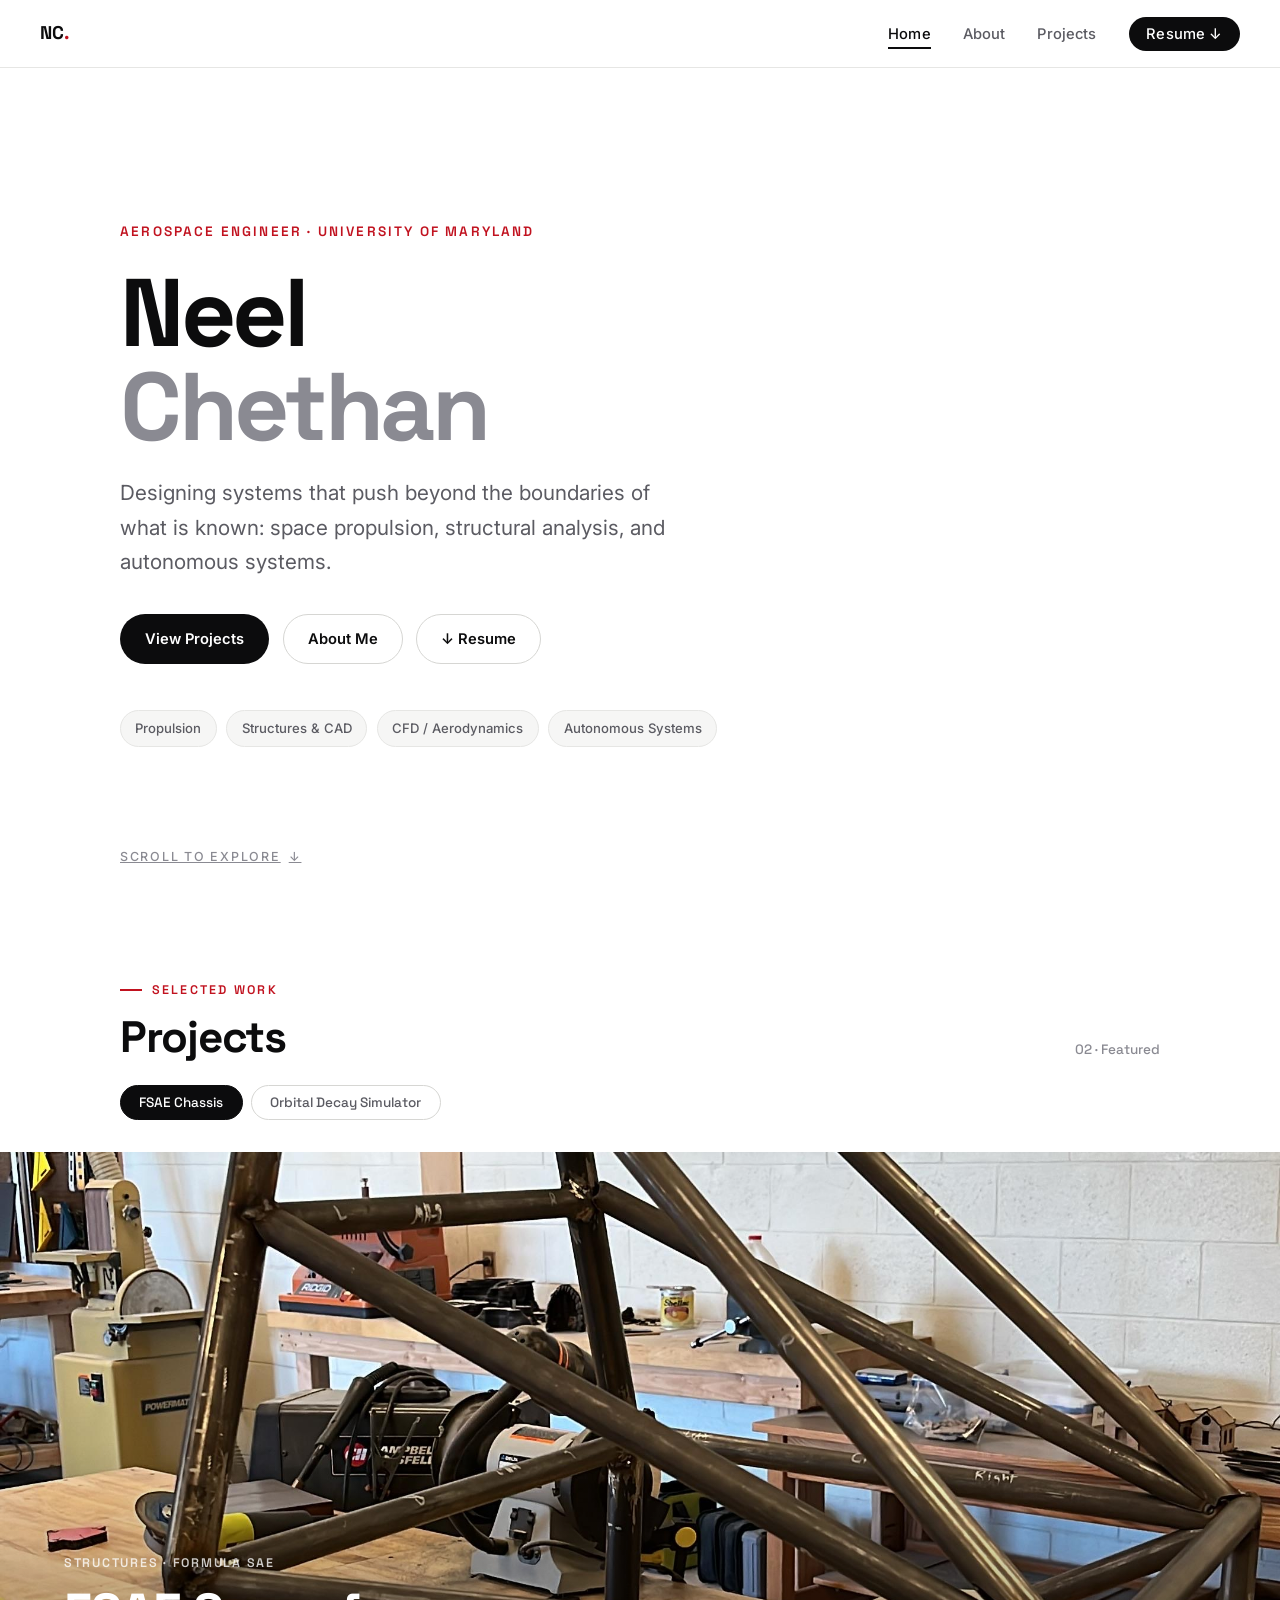
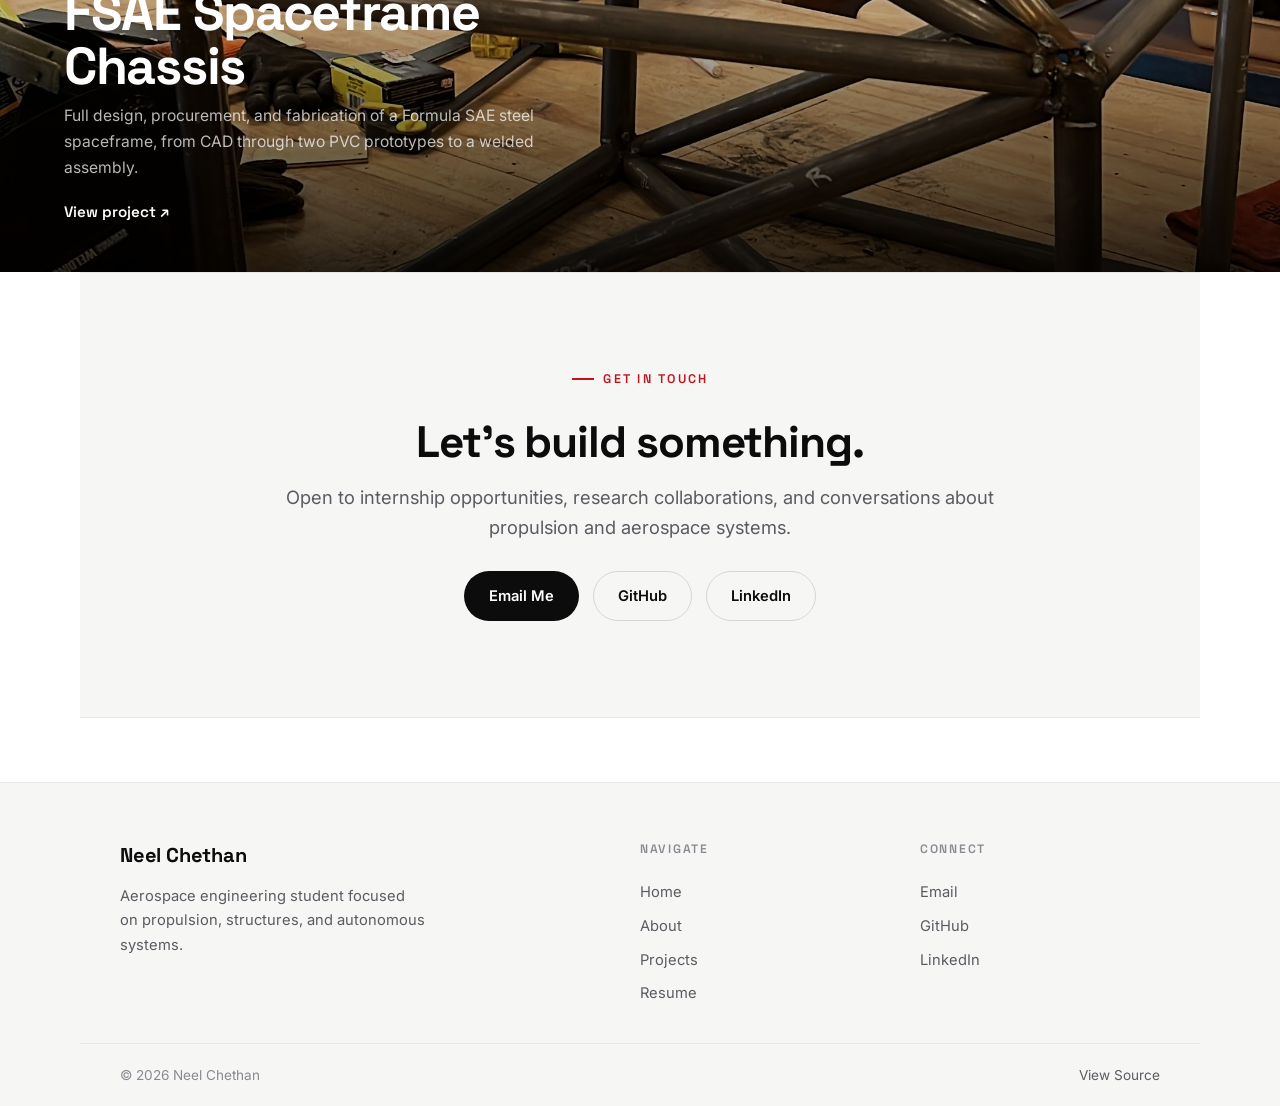
==== commit 64c590af: "Update resume, switch to UMD, recolor to black/gray/red, remove em dashes - Replace resume.pdf with " ====
--- a/index.html
+++ b/index.html
@@ -20,7 +20,7 @@
   <link rel="preconnect" href="https://fonts.googleapis.com" />
   <link rel="preconnect" href="https://fonts.gstatic.com" crossorigin />
   <link href="https://fonts.googleapis.com/css2?family=Inter:wght@400;500;600;700&family=Space+Grotesk:wght@500;600;700&display=swap" rel="stylesheet" />
-  <link rel="stylesheet" href="css/style.css?v=5" />
+  <link rel="stylesheet" href="css/style.css?v=6" />
 </head>
 <body>
 
@@ -40,10 +40,10 @@
 <!-- Hero -->
 <main>
   <section class="hero">
-    <p class="hero-eyebrow reveal">Aerospace Engineer · George Mason University</p>
+    <p class="hero-eyebrow reveal">Aerospace Engineer · University of Maryland</p>
     <h1 class="reveal">Neel<br /><span>Chethan</span></h1>
     <p class="hero-bio reveal">
-      Designing systems that push beyond the boundaries of what is known —
+      Designing systems that push beyond the boundaries of what is known:
       space propulsion, structural analysis, and autonomous systems.
     </p>
     <div class="hero-cta reveal">
@@ -61,13 +61,13 @@
   </section>
 </main>
 
-<!-- Projects showcase — full-width, scroll-darkening -->
+<!-- Projects showcase: full-width, scroll-darkening -->
 <section id="projects" class="projects-section">
   <div class="projects-inner">
     <p class="section-label">Selected Work</p>
     <div class="proj-head">
       <h2>Projects</h2>
-      <span class="proj-count">02 — Featured</span>
+      <span class="proj-count">02 · Featured</span>
     </div>
     <div class="proj-tabs">
       <button class="proj-tab active" data-idx="0">FSAE Chassis</button>
@@ -82,7 +82,7 @@
       <div class="proj-overlay">
         <span class="proj-label-tag">Structures · Formula SAE</span>
         <p class="proj-big-title">FSAE Spaceframe Chassis</p>
-        <p class="proj-desc">Full design, procurement, and fabrication of a Formula SAE steel spaceframe — from CAD through two PVC prototypes to a welded assembly.</p>
+        <p class="proj-desc">Full design, procurement, and fabrication of a Formula SAE steel spaceframe, from CAD through two PVC prototypes to a welded assembly.</p>
         <span class="proj-cta">View project ↗</span>
       </div>
     </a>
@@ -141,6 +141,6 @@
   </div>
 </footer>
 
-<script src="js/main.js?v=5"></script>
+<script src="js/main.js?v=6"></script>
 </body>
 </html>
--- a/css/style.css
+++ b/css/style.css
@@ -21,8 +21,9 @@
   --faint: #8a8a92;
   --border: #e6e6e4;
   --border-strong: #d6d6d3;
-  --accent: #1f51ff;
-  --accent-ink: #163fcc;
+  --accent: #c1121f;
+  --accent-ink: #8d0d17;
+  --accent-soft: #f4736b;
 
   /* Dark surface (projects showcase) */
   --dark: #0b0b0d;
@@ -351,8 +352,8 @@
   padding: 0 clamp(1.25rem, 4vw, 2.5rem) 2rem;
 }
 
-.projects-section.in-view .section-label { color: #8aa0ff; }
-.projects-section.in-view .section-label::before { background: #8aa0ff; }
+.projects-section.in-view .section-label { color: var(--accent-soft); }
+.projects-section.in-view .section-label::before { background: var(--accent-soft); }
 
 .proj-head {
   display: flex;
@@ -447,7 +448,7 @@
   font-size: 0.95rem;
   color: #fff;
 }
-.proj-panel:hover .proj-cta { color: #8aa0ff; }
+.proj-panel:hover .proj-cta { color: var(--accent-soft); }
 
 /* ============================================================
    Generic section on tinted background
@@ -504,8 +505,8 @@
 .fact-row:last-child { border-bottom: none; }
 .fact-row .k { color: var(--muted); }
 .fact-row .v { color: var(--ink); font-weight: 600; text-align: right; }
-.status-pill { display: inline-flex; align-items: center; gap: 0.45rem; color: #15803d; font-weight: 600; }
-.status-pill::before { content: ''; width: 8px; height: 8px; border-radius: 50%; background: #22c55e; box-shadow: 0 0 0 3px rgba(34,197,94,0.18); }
+.status-pill { display: inline-flex; align-items: center; gap: 0.45rem; color: var(--ink); font-weight: 600; }
+.status-pill::before { content: ''; width: 8px; height: 8px; border-radius: 50%; background: var(--accent); box-shadow: 0 0 0 3px rgba(193,18,31,0.16); }
 
 .timeline { list-style: none; display: flex; flex-direction: column; gap: 1.75rem; }
 .timeline li {
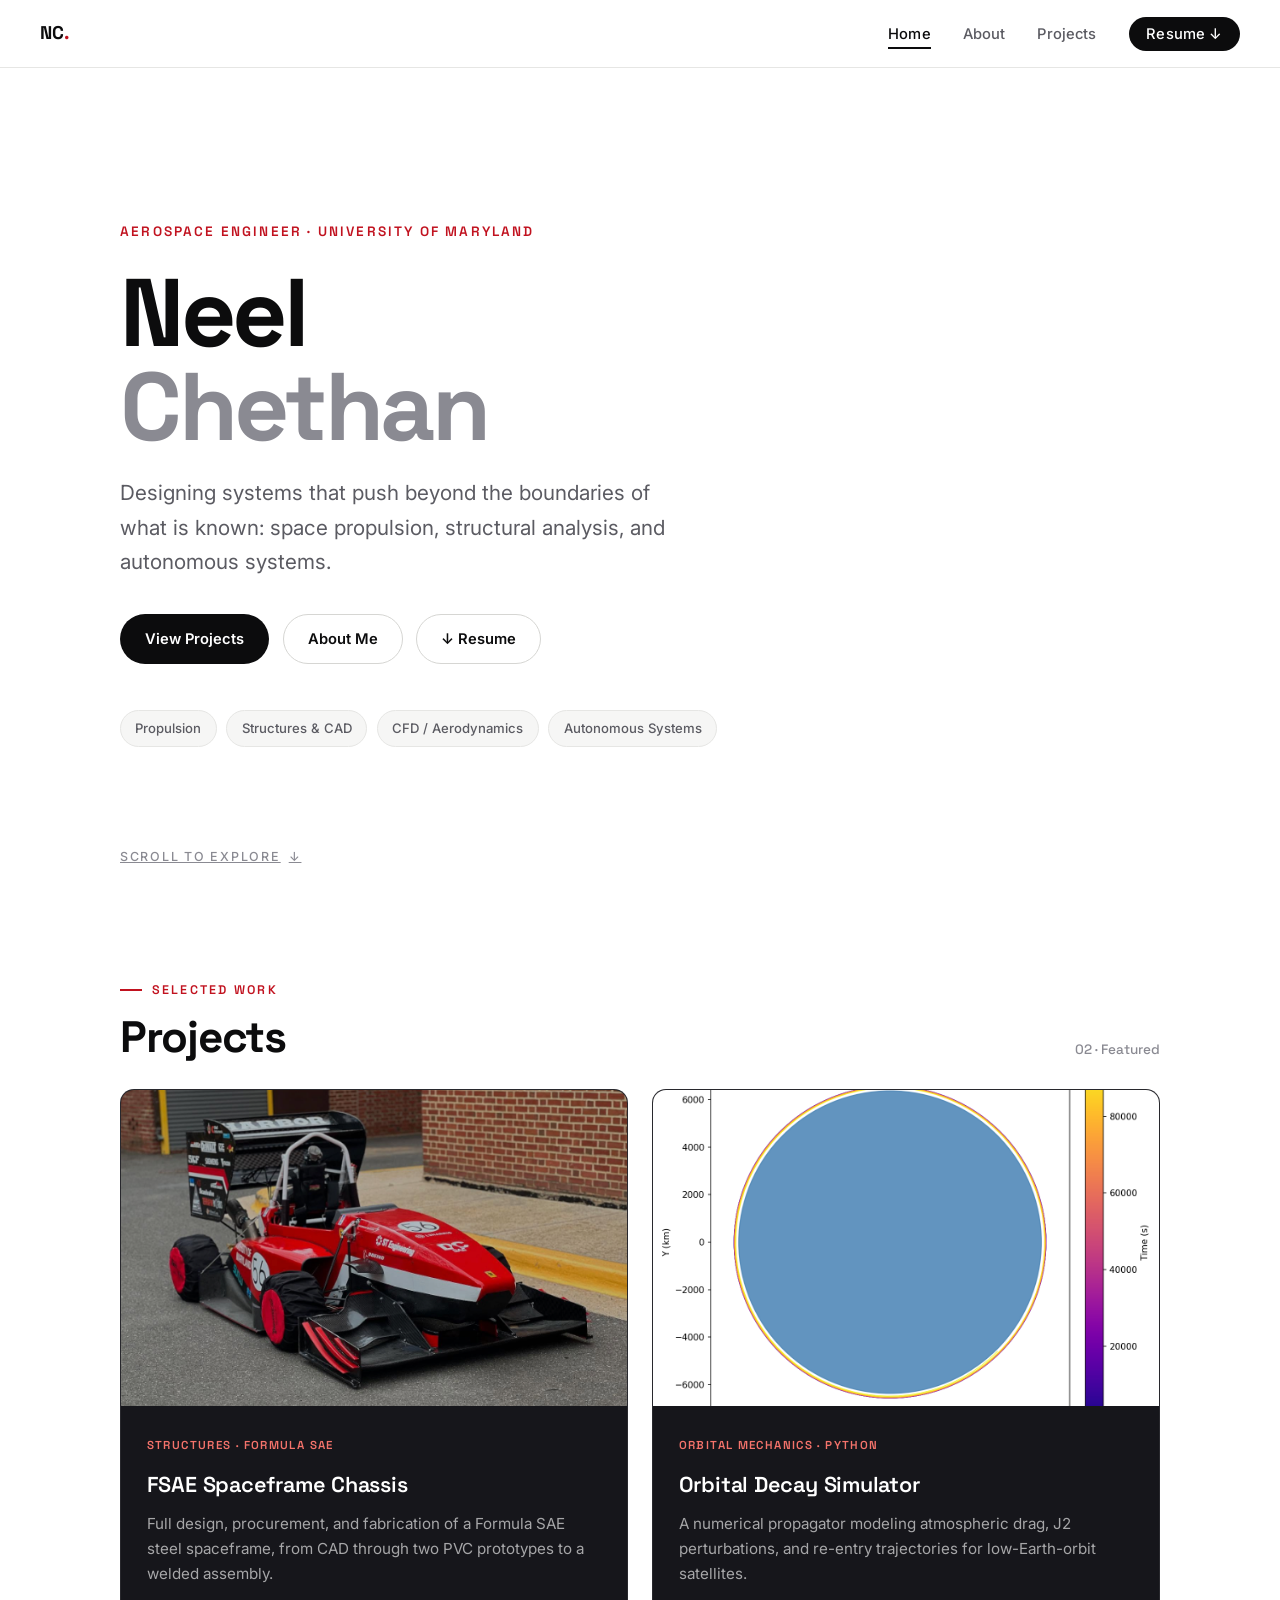
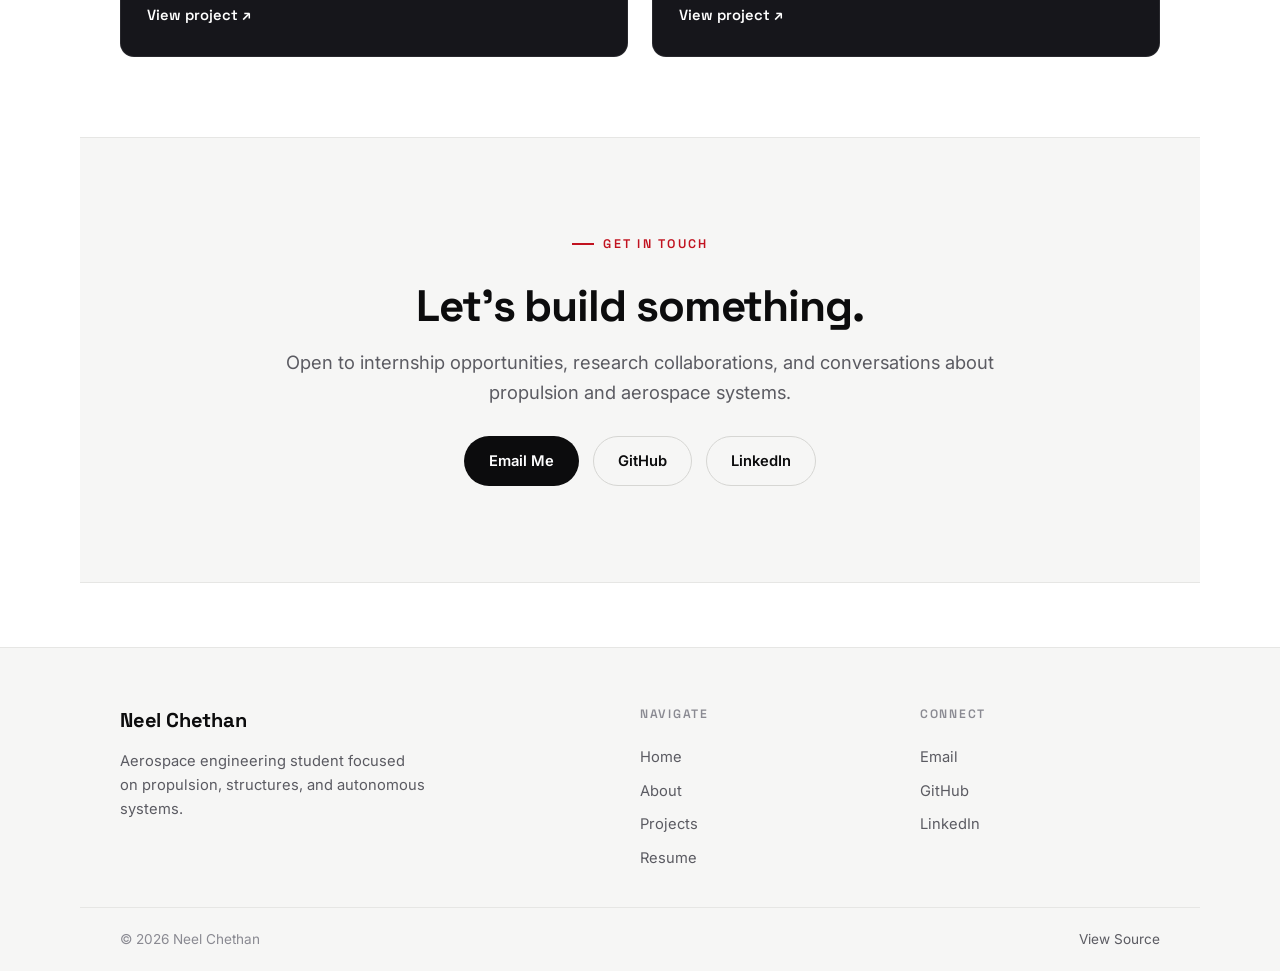
==== commit 108533e3: "Redesign projects section as compact card grid; new FSAE cover image - Replace full-bleed 80vh tabbe" ====
--- a/index.html
+++ b/index.html
@@ -20,7 +20,7 @@
   <link rel="preconnect" href="https://fonts.googleapis.com" />
   <link rel="preconnect" href="https://fonts.gstatic.com" crossorigin />
   <link href="https://fonts.googleapis.com/css2?family=Inter:wght@400;500;600;700&family=Space+Grotesk:wght@500;600;700&display=swap" rel="stylesheet" />
-  <link rel="stylesheet" href="css/style.css?v=6" />
+  <link rel="stylesheet" href="css/style.css?v=7" />
 </head>
 <body>
 
@@ -61,7 +61,7 @@
   </section>
 </main>
 
-<!-- Projects showcase: full-width, scroll-darkening -->
+<!-- Projects showcase: compact card grid, scroll-darkening -->
 <section id="projects" class="projects-section">
   <div class="projects-inner">
     <p class="section-label">Selected Work</p>
@@ -69,34 +69,33 @@
       <h2>Projects</h2>
       <span class="proj-count">02 · Featured</span>
     </div>
-    <div class="proj-tabs">
-      <button class="proj-tab active" data-idx="0">FSAE Chassis</button>
-      <button class="proj-tab" data-idx="1">Orbital Decay Simulator</button>
+    <div class="proj-grid">
+
+      <a class="proj-card" href="projects/fsae-chassis.html">
+        <div class="proj-card-img">
+          <img src="projects/images/umd-fsae-car.png" alt="UMD Formula SAE car" loading="lazy" />
+        </div>
+        <div class="proj-card-body">
+          <span class="proj-card-tag">Structures · Formula SAE</span>
+          <h3>FSAE Spaceframe Chassis</h3>
+          <p>Full design, procurement, and fabrication of a Formula SAE steel spaceframe, from CAD through two PVC prototypes to a welded assembly.</p>
+          <span class="proj-card-cta">View project ↗</span>
+        </div>
+      </a>
+
+      <a class="proj-card" href="projects/orbital-simulator.html">
+        <div class="proj-card-img">
+          <img src="projects/images/trajectory.png" alt="Orbital decay simulator trajectory plot" loading="lazy" />
+        </div>
+        <div class="proj-card-body">
+          <span class="proj-card-tag">Orbital Mechanics · Python</span>
+          <h3>Orbital Decay Simulator</h3>
+          <p>A numerical propagator modeling atmospheric drag, J2 perturbations, and re-entry trajectories for low-Earth-orbit satellites.</p>
+          <span class="proj-card-cta">View project ↗</span>
+        </div>
+      </a>
+
     </div>
-  </div>
-
-  <div class="proj-panels">
-
-    <a class="proj-panel active" href="projects/fsae-chassis.html" data-idx="0">
-      <img src="projects/images/fsae/steel-1.jpeg" alt="FSAE steel spaceframe chassis" loading="lazy" />
-      <div class="proj-overlay">
-        <span class="proj-label-tag">Structures · Formula SAE</span>
-        <p class="proj-big-title">FSAE Spaceframe Chassis</p>
-        <p class="proj-desc">Full design, procurement, and fabrication of a Formula SAE steel spaceframe, from CAD through two PVC prototypes to a welded assembly.</p>
-        <span class="proj-cta">View project ↗</span>
-      </div>
-    </a>
-
-    <a class="proj-panel" href="projects/orbital-simulator.html" data-idx="1">
-      <img src="projects/images/trajectory.png" alt="Orbital decay simulator trajectory plot" loading="lazy" />
-      <div class="proj-overlay">
-        <span class="proj-label-tag">Orbital Mechanics · Python</span>
-        <p class="proj-big-title">Orbital Decay Simulator</p>
-        <p class="proj-desc">A numerical propagator modeling atmospheric drag, J2 perturbations, and re-entry trajectories for low-Earth-orbit satellites.</p>
-        <span class="proj-cta">View project ↗</span>
-      </div>
-    </a>
-
   </div>
 </section>
 
--- a/css/style.css
+++ b/css/style.css
@@ -341,7 +341,7 @@
 .projects-section {
   background: var(--bg);
   transition: background 0.7s ease;
-  padding: 5rem 0 0;
+  padding: 5rem 0;
   scroll-margin-top: var(--nav-h);
 }
 .projects-section.in-view { background: var(--dark); }
@@ -349,7 +349,7 @@
 .projects-inner {
   max-width: var(--maxw);
   margin: 0 auto;
-  padding: 0 clamp(1.25rem, 4vw, 2.5rem) 2rem;
+  padding: 0 clamp(1.25rem, 4vw, 2.5rem);
 }
 
 .projects-section.in-view .section-label { color: var(--accent-soft); }
@@ -361,94 +361,70 @@
   justify-content: space-between;
   flex-wrap: wrap;
   gap: 1rem;
-  margin-bottom: 1.5rem;
+  margin-bottom: 1.75rem;
 }
 .proj-head h2 { margin-bottom: 0; }
 .projects-section.in-view .proj-head h2 { color: #fff; }
 .proj-count { font-family: var(--font-display); font-size: 0.85rem; color: var(--faint); font-weight: 500; }
 .projects-section.in-view .proj-count { color: rgba(255,255,255,0.5); }
 
-.proj-tabs { display: flex; gap: 0.5rem; flex-wrap: wrap; }
-
-.proj-tab {
-  padding: 0.5rem 1.15rem;
-  border-radius: 999px;
-  border: 1px solid var(--border-strong);
-  background: transparent;
-  color: var(--muted);
-  font-family: var(--font-display);
-  font-size: 0.85rem;
-  font-weight: 500;
-  cursor: pointer;
-  transition: all 0.2s;
-}
-.proj-tab:hover { color: var(--ink); border-color: var(--ink); }
-.proj-tab.active { background: var(--ink); color: #fff; border-color: var(--ink); }
-
-.projects-section.in-view .proj-tab { color: rgba(255,255,255,0.55); border-color: rgba(255,255,255,0.18); }
-.projects-section.in-view .proj-tab:hover { color: #fff; border-color: rgba(255,255,255,0.6); }
-.projects-section.in-view .proj-tab.active { background: #fff; color: var(--dark); border-color: #fff; }
-
-.proj-panels { width: 100%; }
-
-.proj-panel {
-  display: none;
-  width: 100%;
-  height: 80vh;
-  min-height: 520px;
-  position: relative;
+/* Compact project card grid */
+.proj-grid {
+  display: grid;
+  grid-template-columns: repeat(auto-fit, minmax(300px, 1fr));
+  gap: 1.5rem;
+}
+
+.proj-card {
+  display: flex;
+  flex-direction: column;
+  background: #16161b;
+  border: 1px solid rgba(255,255,255,0.08);
+  border-radius: var(--radius);
   overflow: hidden;
   text-decoration: none;
-}
-.proj-panel.active { display: block; animation: fadePanel 0.5s ease; }
-@keyframes fadePanel { from { opacity: 0; } to { opacity: 1; } }
-
-.proj-panel img {
+  transition: transform 0.25s ease, border-color 0.25s ease, box-shadow 0.25s ease;
+}
+.proj-card:hover {
+  transform: translateY(-5px);
+  border-color: rgba(255,255,255,0.22);
+  box-shadow: 0 22px 50px rgba(0,0,0,0.45);
+}
+
+.proj-card-img {
+  aspect-ratio: 16 / 10;
+  overflow: hidden;
+  background: #0c0c0f;
+}
+.proj-card-img img {
   width: 100%; height: 100%;
   object-fit: cover;
   display: block;
-  transition: transform 0.8s cubic-bezier(0.2,0.8,0.2,1);
-}
-.proj-panel:hover img { transform: scale(1.04); }
-
-.proj-overlay {
-  position: absolute;
-  bottom: 0; left: 0; right: 0;
-  padding: 7rem clamp(1.5rem, 5vw, 4rem) 3rem;
-  background: linear-gradient(to top, rgba(0,0,0,0.82) 0%, rgba(0,0,0,0.3) 55%, transparent 100%);
-}
-.proj-label-tag {
-  display: block;
-  font-family: var(--font-display);
-  font-size: 0.78rem;
-  letter-spacing: 0.14em;
+  transition: transform 0.6s cubic-bezier(0.2,0.8,0.2,1);
+}
+.proj-card:hover .proj-card-img img { transform: scale(1.05); }
+
+.proj-card-body { padding: 1.5rem 1.6rem 1.75rem; }
+.proj-card-tag {
+  font-family: var(--font-display);
+  font-size: 0.72rem;
+  letter-spacing: 0.12em;
   text-transform: uppercase;
   font-weight: 600;
-  color: rgba(255,255,255,0.78);
-  margin-bottom: 0.7rem;
-}
-.proj-big-title {
-  font-family: var(--font-display);
-  font-size: clamp(1.9rem, 4.5vw, 3.25rem);
-  font-weight: 700;
-  letter-spacing: -0.025em;
-  line-height: 1.05;
+  color: var(--accent-soft);
+}
+.proj-card-body h3 { color: #fff; margin: 0.65rem 0 0.5rem; font-size: 1.35rem; }
+.proj-card-body p { color: rgba(255,255,255,0.62); font-size: 0.95rem; }
+.proj-card-cta {
+  display: inline-block;
+  margin-top: 1.1rem;
+  font-family: var(--font-display);
+  font-weight: 600;
+  font-size: 0.92rem;
   color: #fff;
-  margin: 0 0 0.6rem;
-  max-width: 16ch;
-}
-.proj-desc { color: rgba(255,255,255,0.72); max-width: 52ch; font-size: 0.98rem; }
-.proj-cta {
-  display: inline-flex;
-  align-items: center;
-  gap: 0.4rem;
-  margin-top: 1.1rem;
-  font-family: var(--font-display);
-  font-weight: 600;
-  font-size: 0.95rem;
-  color: #fff;
-}
-.proj-panel:hover .proj-cta { color: var(--accent-soft); }
+  transition: color 0.2s;
+}
+.proj-card:hover .proj-card-cta { color: var(--accent-soft); }
 
 /* ============================================================
    Generic section on tinted background
@@ -771,9 +747,6 @@
   .nav-links a { display: block; padding: 0.85rem 0; width: 100%; font-size: 1rem; }
   .nav-links a:not(.nav-cta)::after { display: none; }
   .nav-cta { display: inline-block; margin-top: 0.5rem; }
-
-  .proj-panel { height: 65vh; min-height: 420px; }
-  .proj-overlay { padding: 5rem 1.5rem 2rem; }
 }
 
 @media (max-width: 480px) {
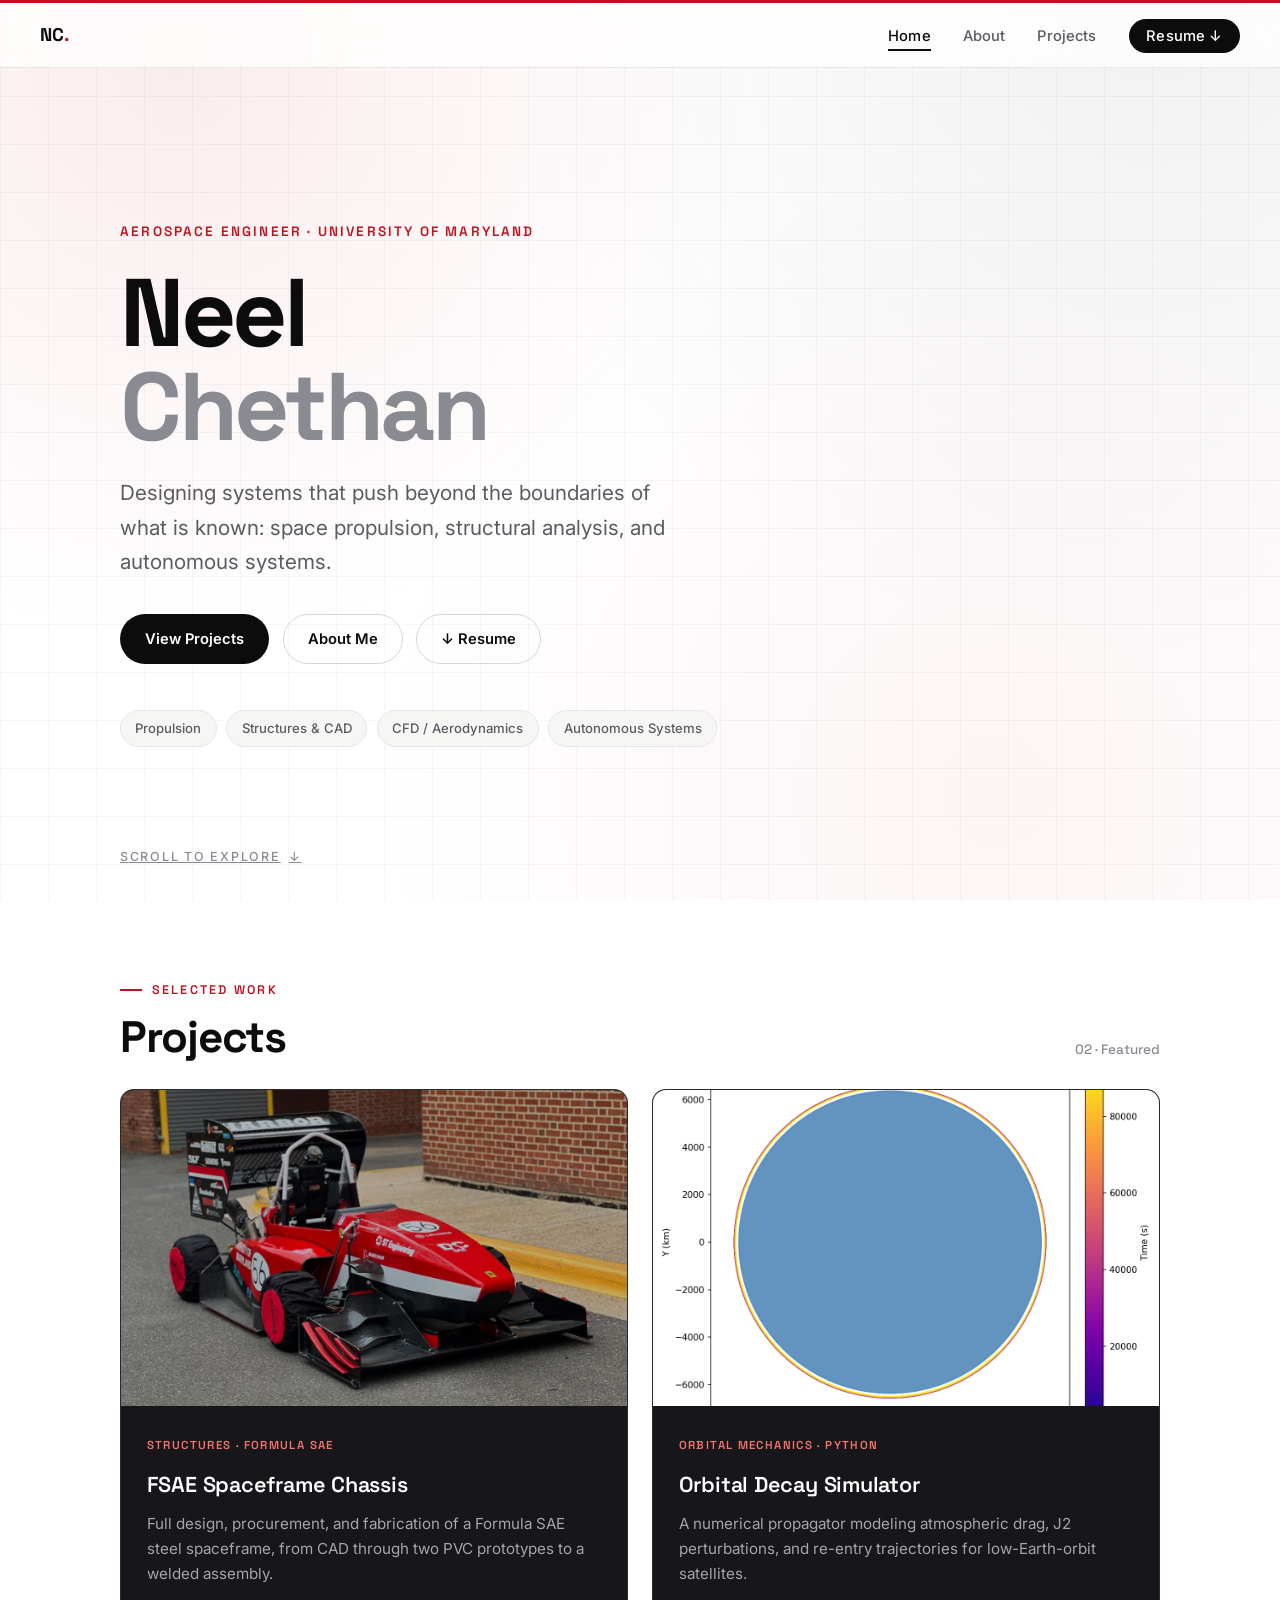
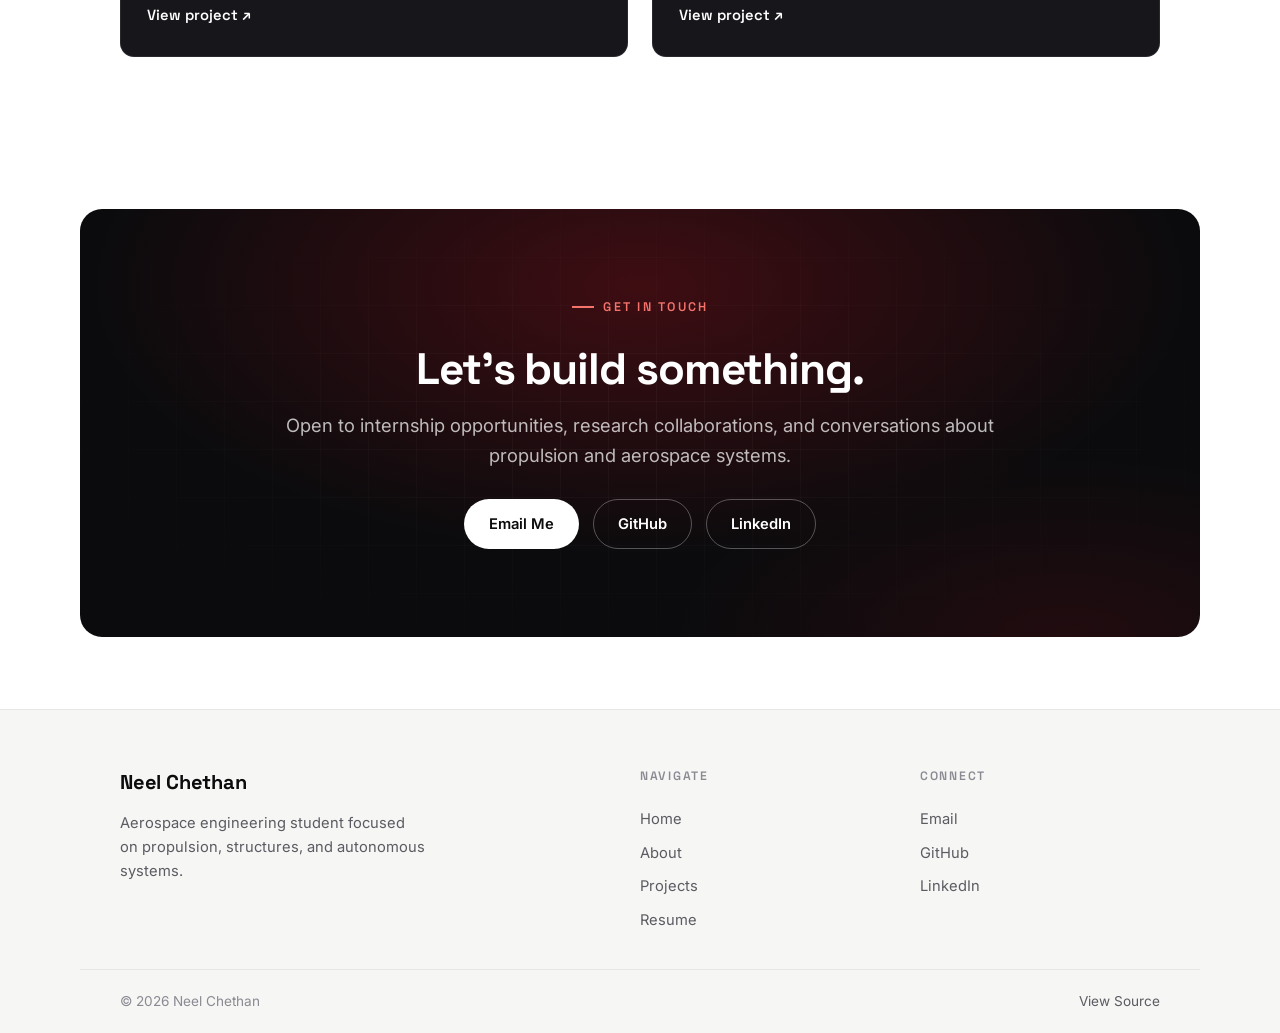
==== commit 3752b20f: "Add depth to backgrounds: blueprint grid, red glows, dark contact card - Fixed decorative backdrop b" ====
--- a/index.html
+++ b/index.html
@@ -20,7 +20,7 @@
   <link rel="preconnect" href="https://fonts.googleapis.com" />
   <link rel="preconnect" href="https://fonts.gstatic.com" crossorigin />
   <link href="https://fonts.googleapis.com/css2?family=Inter:wght@400;500;600;700&family=Space+Grotesk:wght@500;600;700&display=swap" rel="stylesheet" />
-  <link rel="stylesheet" href="css/style.css?v=7" />
+  <link rel="stylesheet" href="css/style.css?v=8" />
 </head>
 <body>
 
@@ -100,7 +100,7 @@
 </section>
 
 <!-- Contact -->
-<section id="contact" class="contact-section band">
+<section id="contact" class="contact-section">
   <p class="section-label reveal">Get in Touch</p>
   <h2 class="reveal">Let's build something.</h2>
   <p class="lead reveal">
--- a/css/style.css
+++ b/css/style.css
@@ -54,6 +54,23 @@
   text-rendering: optimizeLegibility;
 }
 
+/* Fixed decorative backdrop: blueprint grid + soft red/charcoal glows */
+body::before {
+  content: '';
+  position: fixed;
+  inset: 0;
+  z-index: -1;
+  pointer-events: none;
+  background-color: var(--bg);
+  background-image:
+    radial-gradient(circle at 14% 8%, rgba(193,18,31,0.08), transparent 42%),
+    radial-gradient(circle at 90% 0%, rgba(12,12,13,0.06), transparent 46%),
+    radial-gradient(circle at 78% 88%, rgba(193,18,31,0.045), transparent 50%),
+    linear-gradient(rgba(12,12,13,0.035) 1px, transparent 1px),
+    linear-gradient(90deg, rgba(12,12,13,0.035) 1px, transparent 1px);
+  background-size: 100% 100%, 100% 100%, 100% 100%, 48px 48px, 48px 48px;
+}
+
 ::selection { background: var(--accent); color: #fff; }
 
 img { max-width: 100%; }
@@ -68,6 +85,7 @@
   background: rgba(255, 255, 255, 0.78);
   backdrop-filter: saturate(180%) blur(14px);
   -webkit-backdrop-filter: saturate(180%) blur(14px);
+  border-top: 3px solid var(--accent);
   border-bottom: 1px solid var(--border);
   display: flex;
   align-items: center;
@@ -433,13 +451,41 @@
 
 .contact-section {
   max-width: var(--maxw);
-  margin: 0 auto;
-  padding: 6rem clamp(1.25rem, 4vw, 2.5rem);
+  margin: 4.5rem auto;
+  padding: clamp(3.25rem, 7vw, 5.5rem) clamp(1.5rem, 5vw, 4rem);
   text-align: center;
-}
-.contact-section .section-label { justify-content: center; }
+  border-radius: var(--radius-lg);
+  background-color: var(--dark);
+  background-image:
+    radial-gradient(ellipse 70% 90% at 50% 18%, rgba(193,18,31,0.28), transparent 70%),
+    radial-gradient(ellipse 50% 60% at 88% 100%, rgba(193,18,31,0.12), transparent 70%);
+  color: #fff;
+  position: relative;
+  overflow: hidden;
+}
+.contact-section::after {
+  content: '';
+  position: absolute;
+  inset: 0;
+  pointer-events: none;
+  background-image:
+    linear-gradient(rgba(255,255,255,0.04) 1px, transparent 1px),
+    linear-gradient(90deg, rgba(255,255,255,0.04) 1px, transparent 1px);
+  background-size: 48px 48px;
+  -webkit-mask-image: radial-gradient(ellipse 80% 80% at 50% 50%, #000, transparent 75%);
+  mask-image: radial-gradient(ellipse 80% 80% at 50% 50%, #000, transparent 75%);
+}
+.contact-section > * { position: relative; z-index: 1; }
+.contact-section h2 { color: #fff; }
+.contact-section .lead { color: rgba(255,255,255,0.72); }
+.contact-section .section-label { justify-content: center; color: var(--accent-soft); }
+.contact-section .section-label::before { background: var(--accent-soft); }
 .contact-section .hero-cta { justify-content: center; }
 .contact-section p { margin: 0 auto 1.75rem; }
+.contact-section .btn-primary { background: #fff; color: var(--dark); }
+.contact-section .btn-primary:hover { background: var(--accent); color: #fff; box-shadow: 0 10px 30px rgba(193,18,31,0.4); }
+.contact-section .btn-outline { color: #fff; border-color: rgba(255,255,255,0.3); }
+.contact-section .btn-outline:hover { color: #fff; background: rgba(255,255,255,0.08); border-color: #fff; }
 
 /* ============================================================
    About page
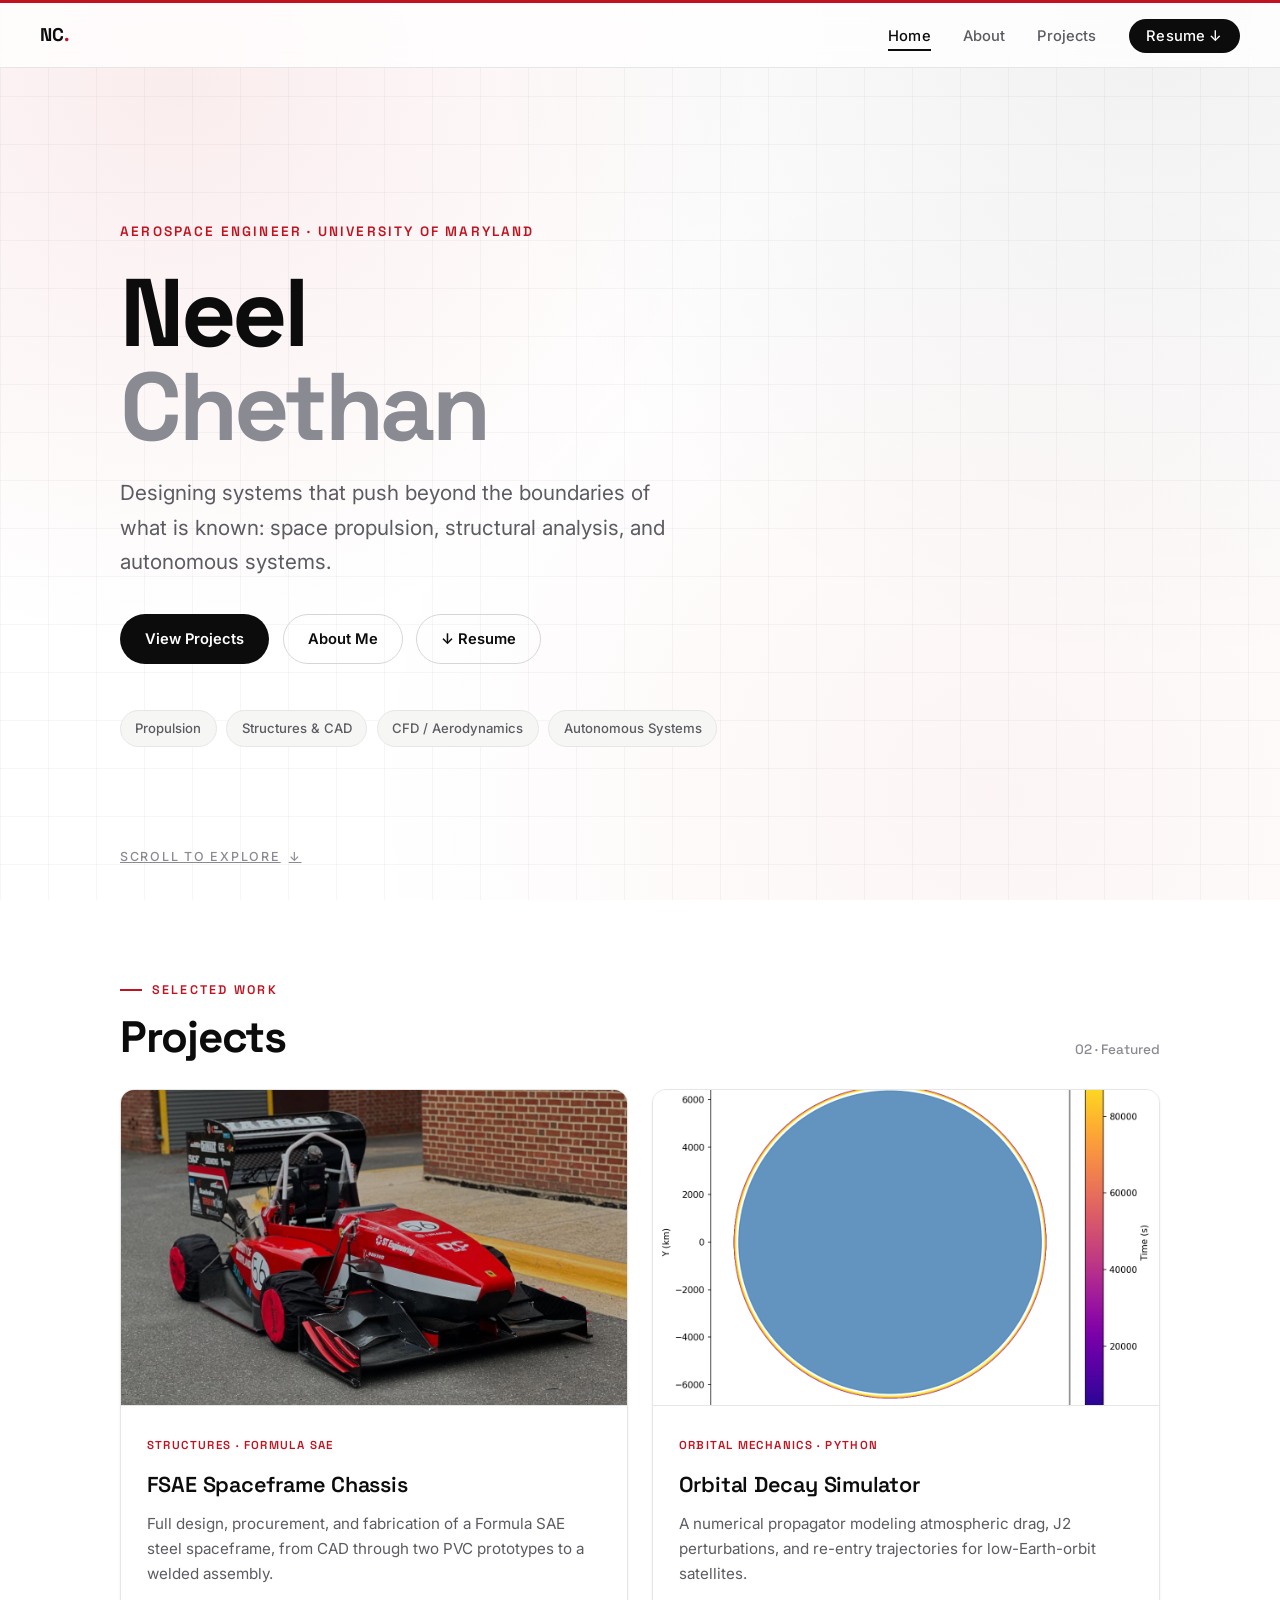
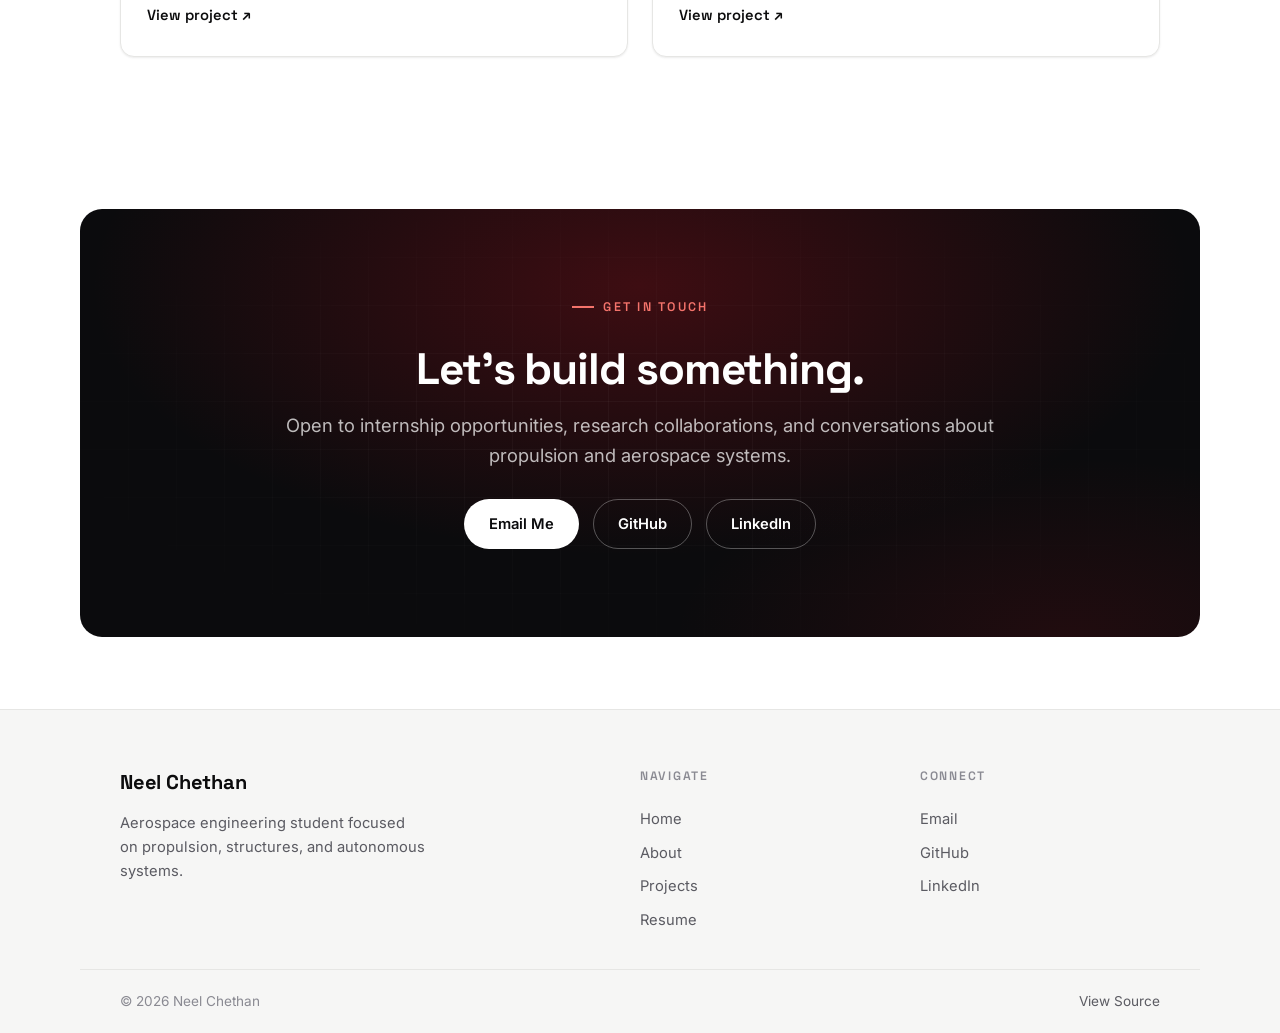
==== commit aefc7409: "Remove scroll-darkening from projects; light cards on grid backdrop - Projects section is now transp" ====
--- a/index.html
+++ b/index.html
@@ -20,7 +20,7 @@
   <link rel="preconnect" href="https://fonts.googleapis.com" />
   <link rel="preconnect" href="https://fonts.gstatic.com" crossorigin />
   <link href="https://fonts.googleapis.com/css2?family=Inter:wght@400;500;600;700&family=Space+Grotesk:wght@500;600;700&display=swap" rel="stylesheet" />
-  <link rel="stylesheet" href="css/style.css?v=8" />
+  <link rel="stylesheet" href="css/style.css?v=9" />
 </head>
 <body>
 
@@ -140,6 +140,6 @@
   </div>
 </footer>
 
-<script src="js/main.js?v=6"></script>
+<script src="js/main.js?v=7"></script>
 </body>
 </html>
--- a/css/style.css
+++ b/css/style.css
@@ -354,24 +354,19 @@
 .card a:not(.btn):hover { text-decoration: underline; }
 
 /* ============================================================
-   Projects showcase (home) — Palantir-style
+   Projects showcase (home)
    ============================================================ */
 .projects-section {
-  background: var(--bg);
-  transition: background 0.7s ease;
+  background: transparent;
   padding: 5rem 0;
   scroll-margin-top: var(--nav-h);
 }
-.projects-section.in-view { background: var(--dark); }
 
 .projects-inner {
   max-width: var(--maxw);
   margin: 0 auto;
   padding: 0 clamp(1.25rem, 4vw, 2.5rem);
 }
-
-.projects-section.in-view .section-label { color: var(--accent-soft); }
-.projects-section.in-view .section-label::before { background: var(--accent-soft); }
 
 .proj-head {
   display: flex;
@@ -382,9 +377,7 @@
   margin-bottom: 1.75rem;
 }
 .proj-head h2 { margin-bottom: 0; }
-.projects-section.in-view .proj-head h2 { color: #fff; }
 .proj-count { font-family: var(--font-display); font-size: 0.85rem; color: var(--faint); font-weight: 500; }
-.projects-section.in-view .proj-count { color: rgba(255,255,255,0.5); }
 
 /* Compact project card grid */
 .proj-grid {
@@ -396,23 +389,25 @@
 .proj-card {
   display: flex;
   flex-direction: column;
-  background: #16161b;
-  border: 1px solid rgba(255,255,255,0.08);
+  background: var(--surface);
+  border: 1px solid var(--border);
   border-radius: var(--radius);
   overflow: hidden;
   text-decoration: none;
+  box-shadow: var(--shadow-sm);
   transition: transform 0.25s ease, border-color 0.25s ease, box-shadow 0.25s ease;
 }
 .proj-card:hover {
   transform: translateY(-5px);
-  border-color: rgba(255,255,255,0.22);
-  box-shadow: 0 22px 50px rgba(0,0,0,0.45);
+  border-color: var(--border-strong);
+  box-shadow: var(--shadow-lg);
 }
 
 .proj-card-img {
   aspect-ratio: 16 / 10;
   overflow: hidden;
-  background: #0c0c0f;
+  background: var(--surface-2);
+  border-bottom: 1px solid var(--border);
 }
 .proj-card-img img {
   width: 100%; height: 100%;
@@ -429,20 +424,20 @@
   letter-spacing: 0.12em;
   text-transform: uppercase;
   font-weight: 600;
-  color: var(--accent-soft);
-}
-.proj-card-body h3 { color: #fff; margin: 0.65rem 0 0.5rem; font-size: 1.35rem; }
-.proj-card-body p { color: rgba(255,255,255,0.62); font-size: 0.95rem; }
+  color: var(--accent);
+}
+.proj-card-body h3 { color: var(--ink); margin: 0.65rem 0 0.5rem; font-size: 1.35rem; }
+.proj-card-body p { color: var(--muted); font-size: 0.95rem; }
 .proj-card-cta {
   display: inline-block;
   margin-top: 1.1rem;
   font-family: var(--font-display);
   font-weight: 600;
   font-size: 0.92rem;
-  color: #fff;
+  color: var(--ink);
   transition: color 0.2s;
 }
-.proj-card:hover .proj-card-cta { color: var(--accent-soft); }
+.proj-card:hover .proj-card-cta { color: var(--accent); }
 
 /* ============================================================
    Generic section on tinted background
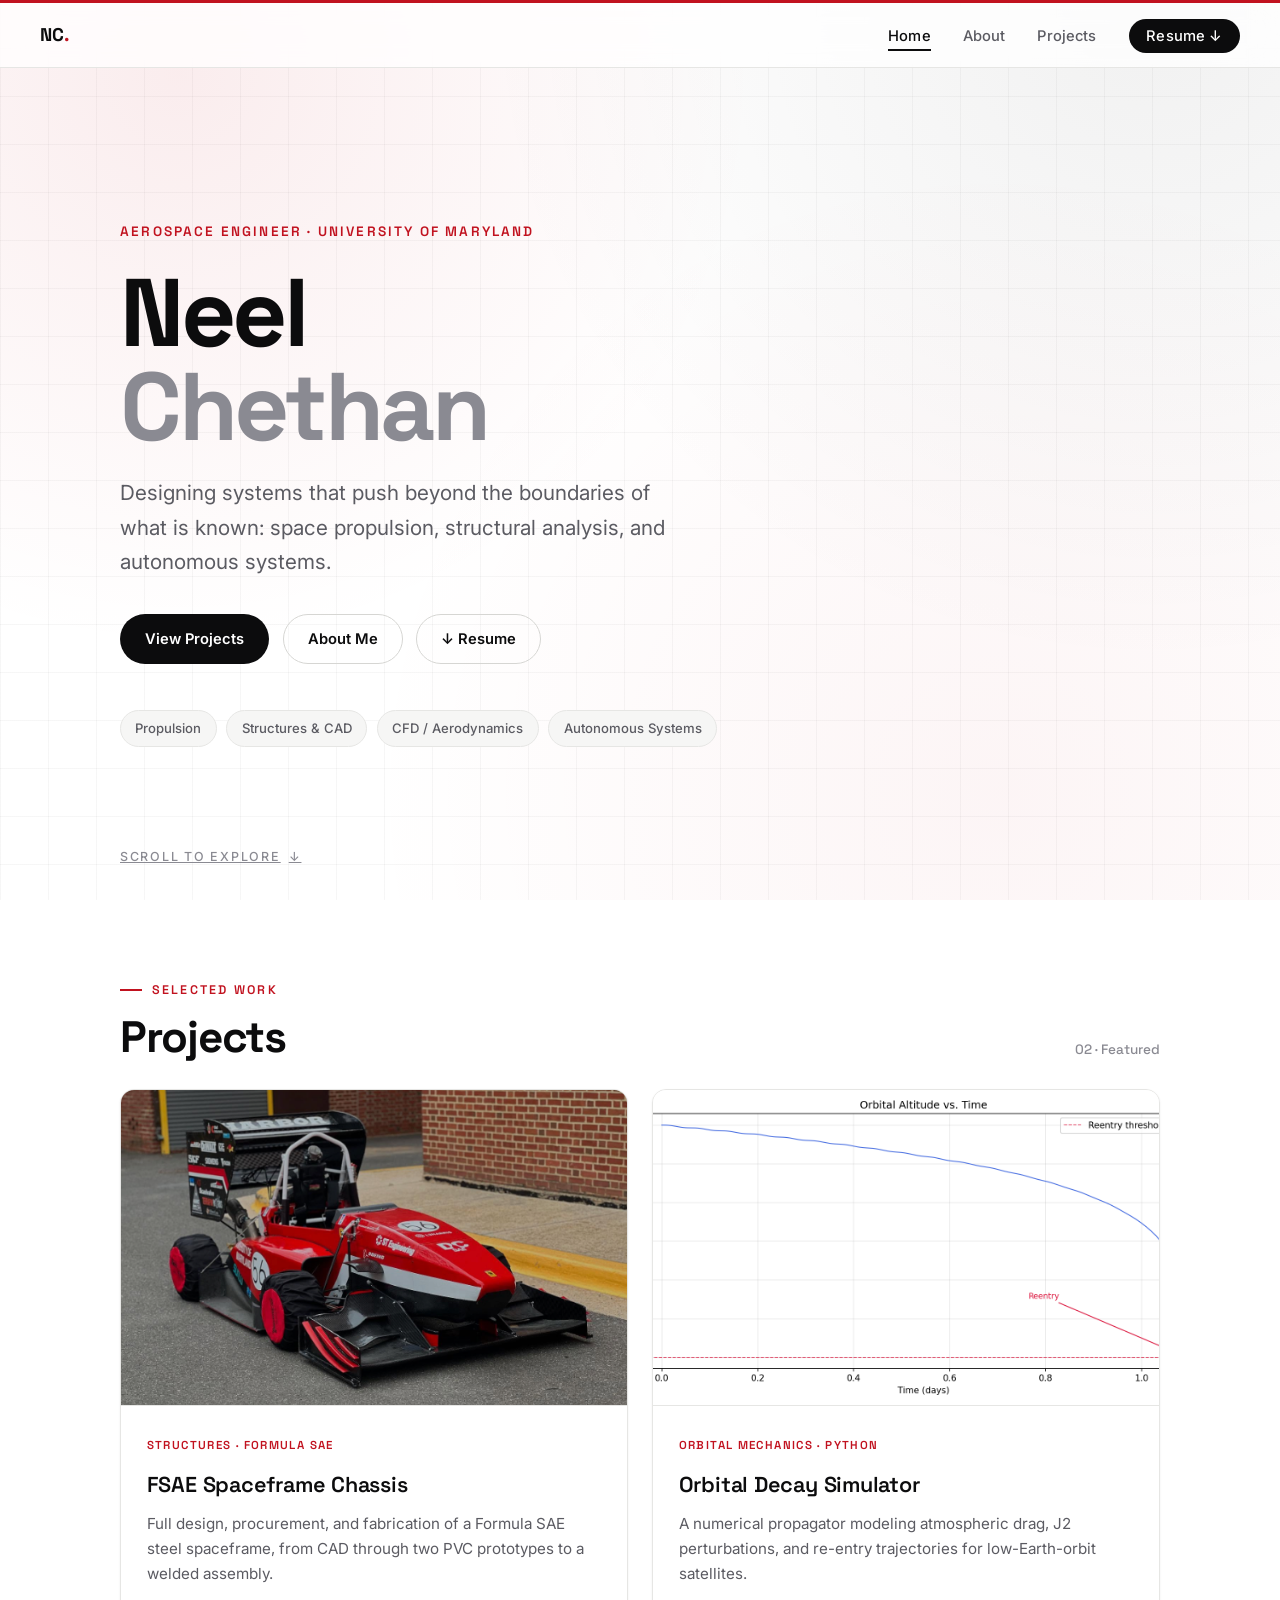
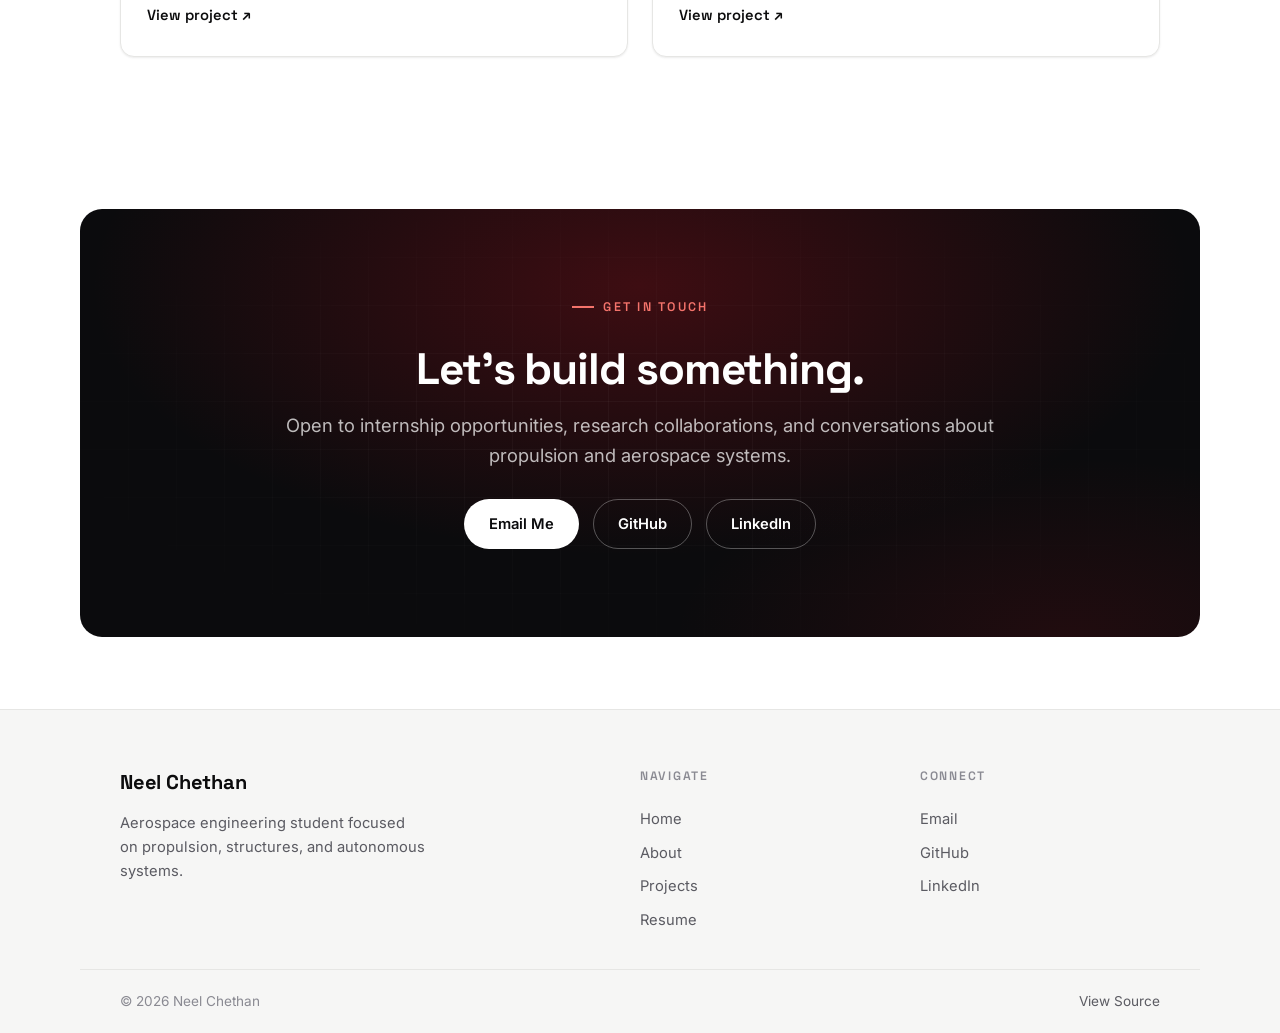
==== commit faf876b4: "Swap Orbital Decay Simulator thumbnail to altitude-decay plot Replaces the blue trajectory disk with" ====
--- a/index.html
+++ b/index.html
@@ -85,7 +85,7 @@
 
       <a class="proj-card" href="projects/orbital-simulator.html">
         <div class="proj-card-img">
-          <img src="projects/images/trajectory.png" alt="Orbital decay simulator trajectory plot" loading="lazy" />
+          <img src="projects/images/altitude_decay.png" alt="Orbital altitude decay curve with re-entry threshold" loading="lazy" />
         </div>
         <div class="proj-card-body">
           <span class="proj-card-tag">Orbital Mechanics · Python</span>
